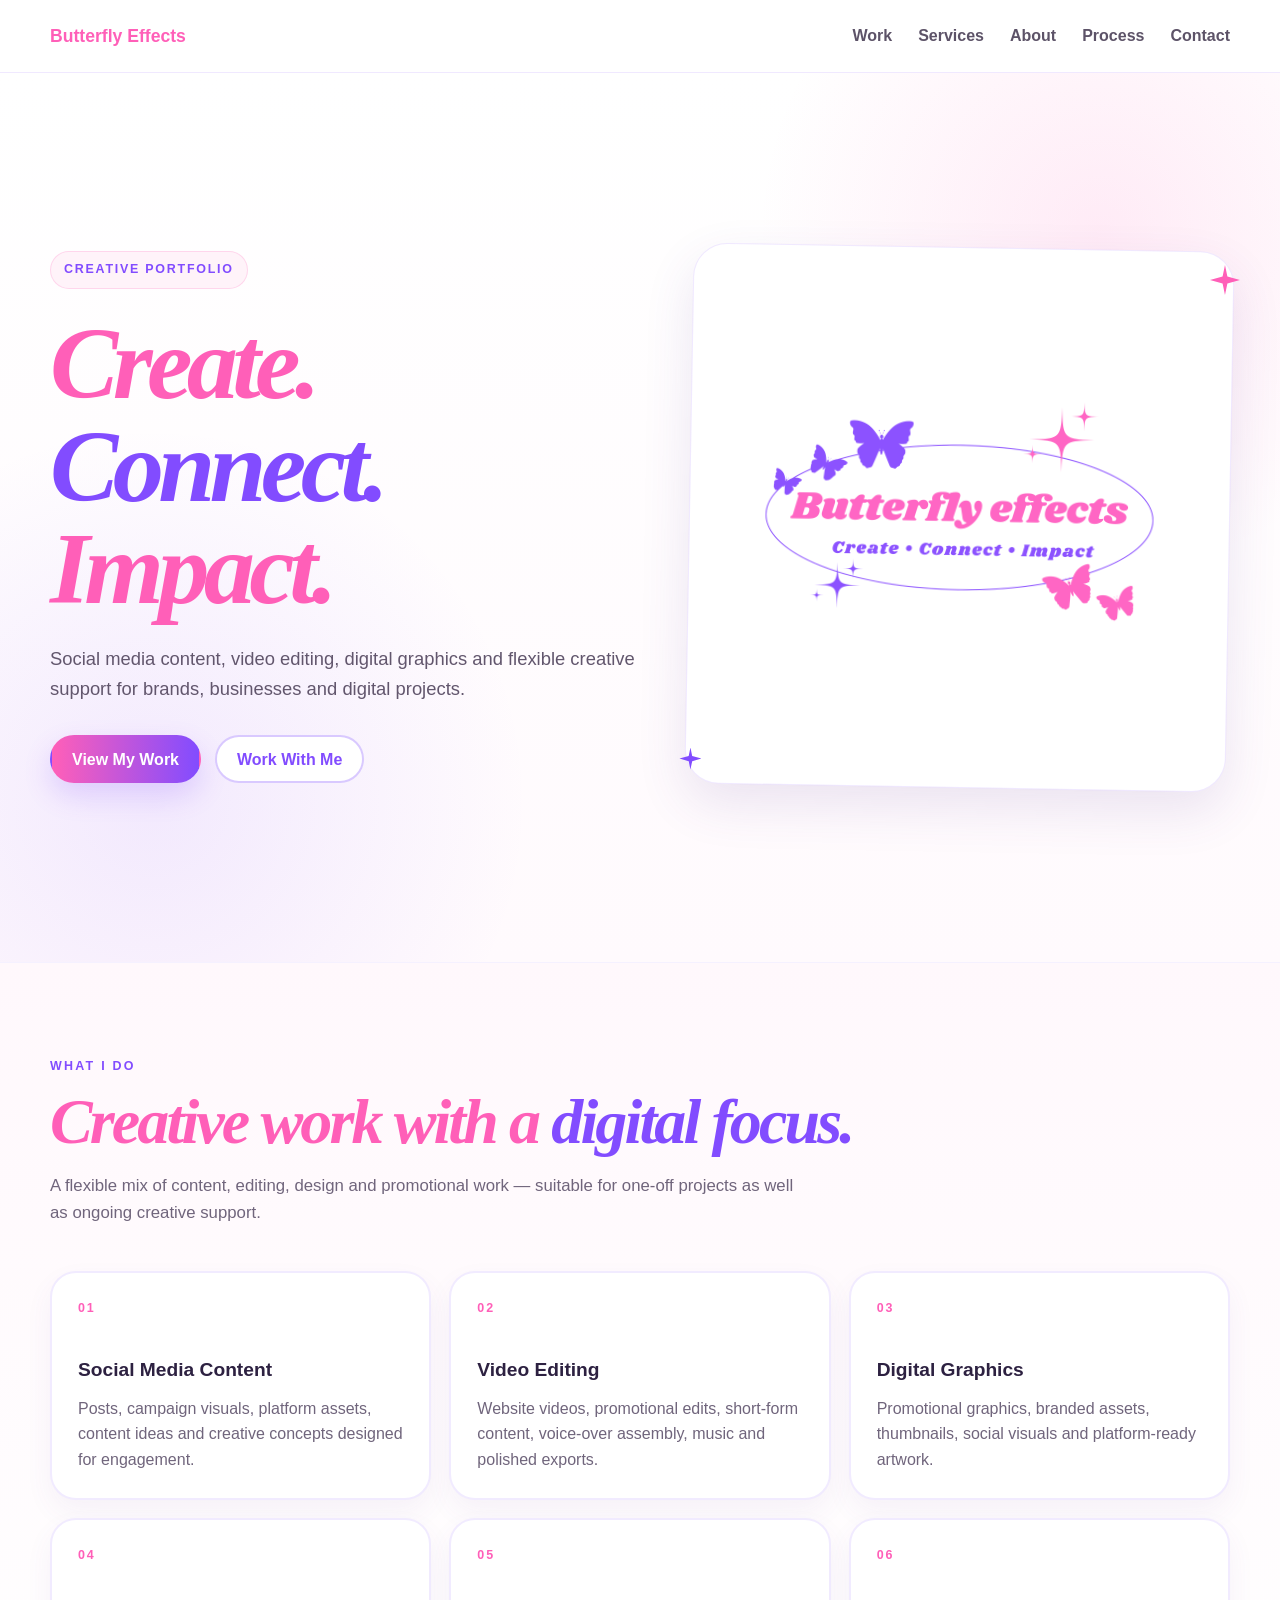
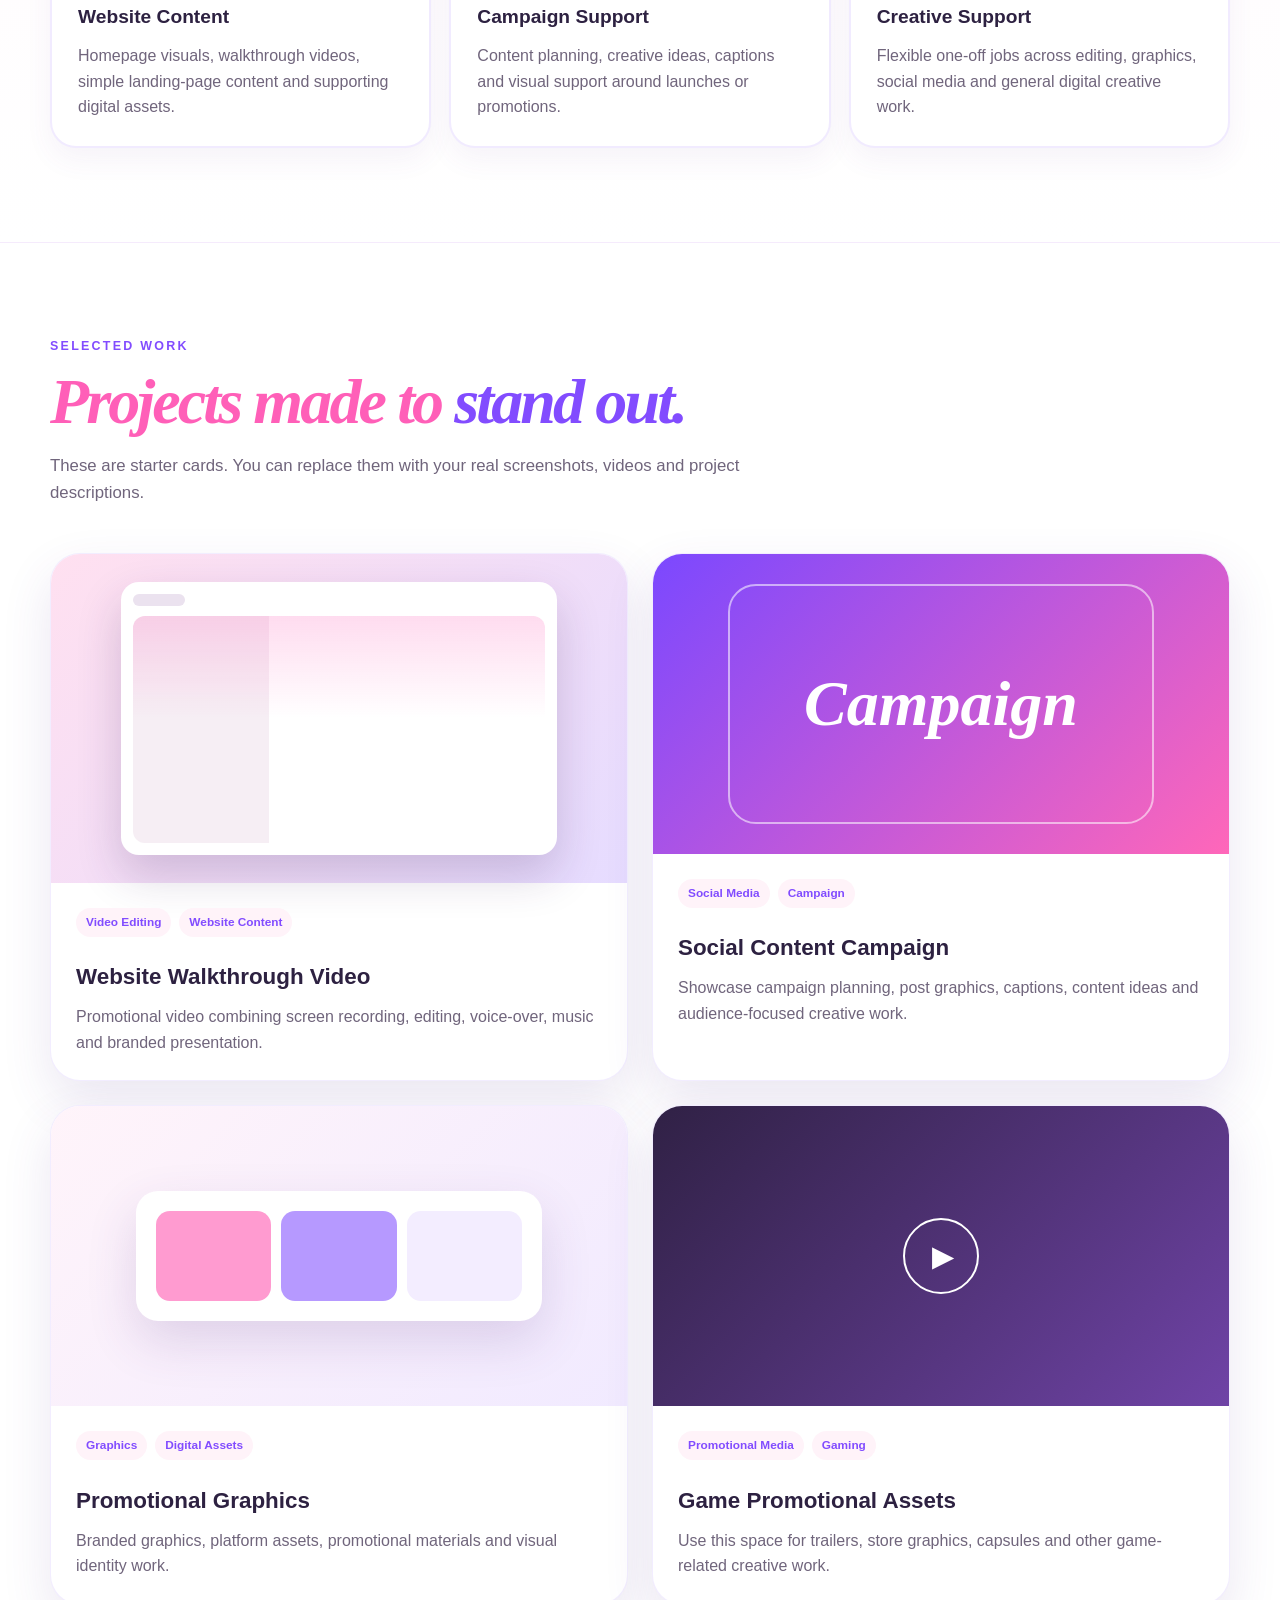
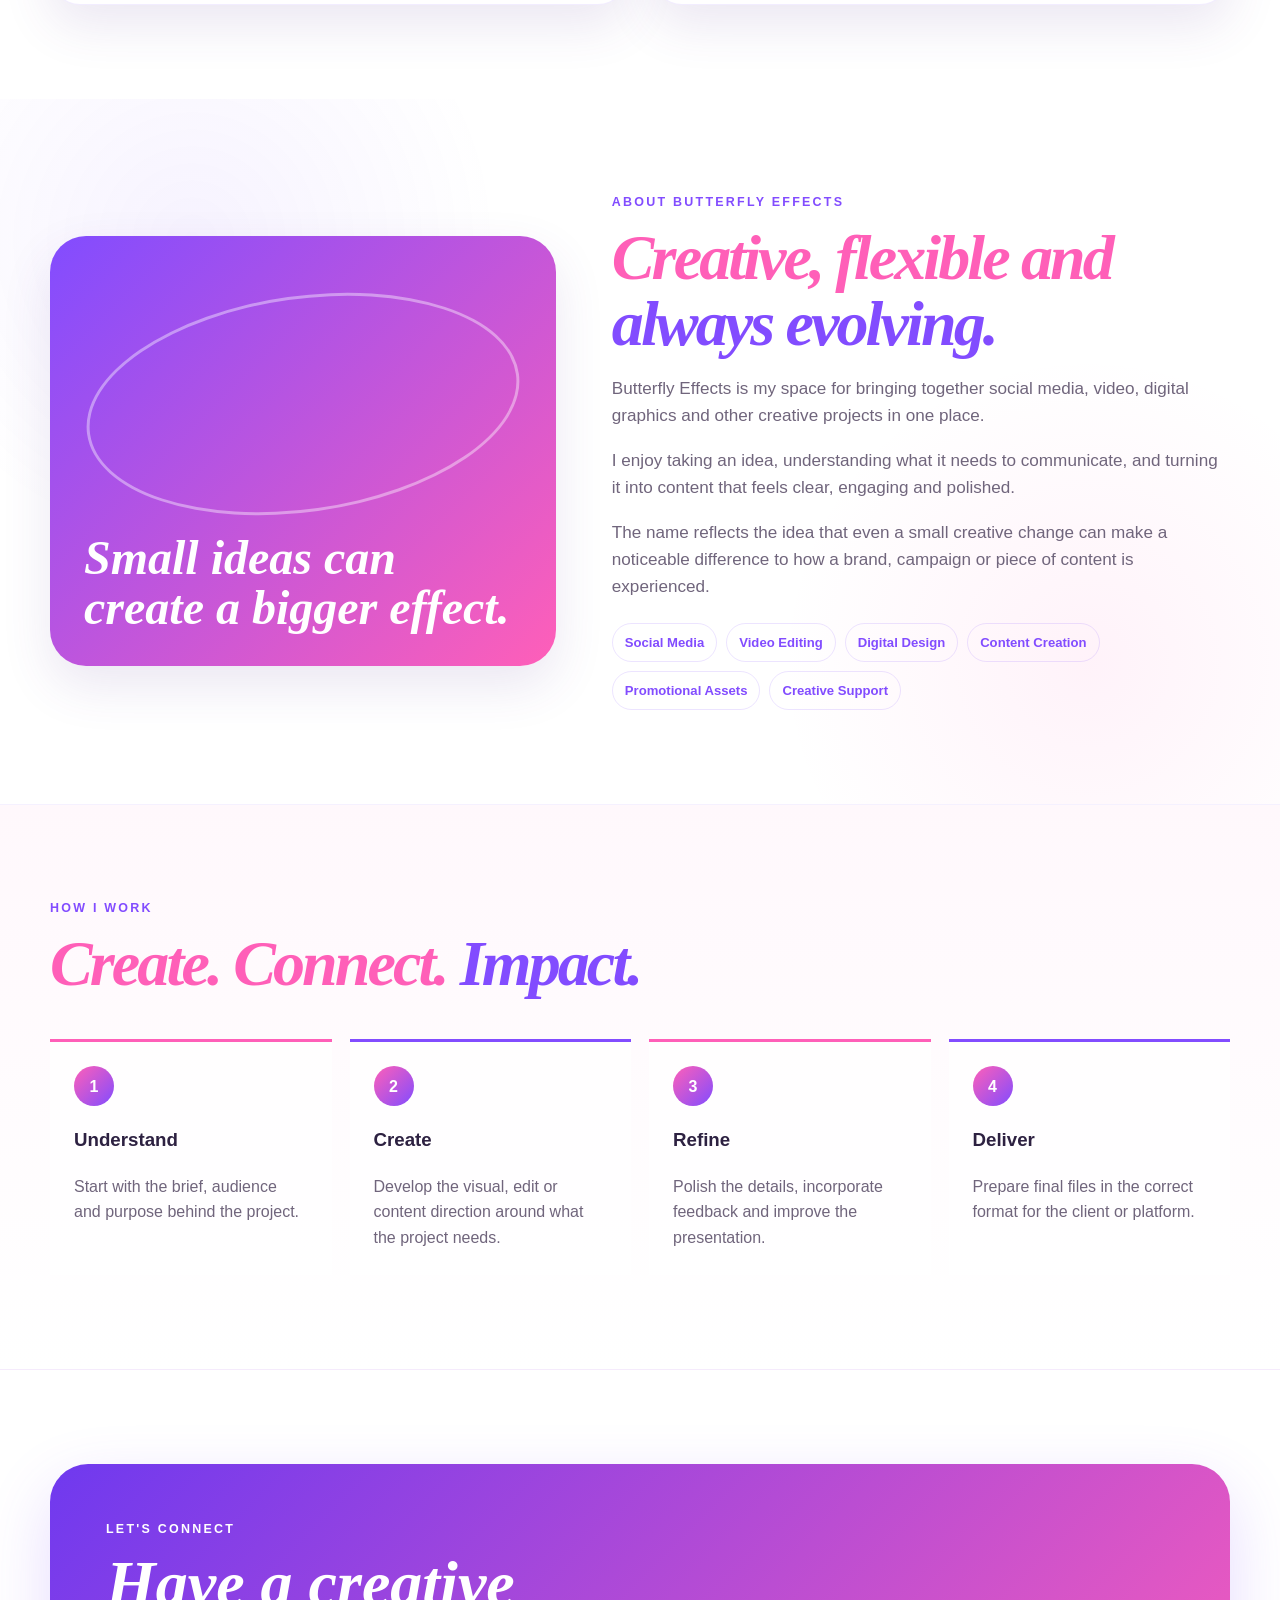
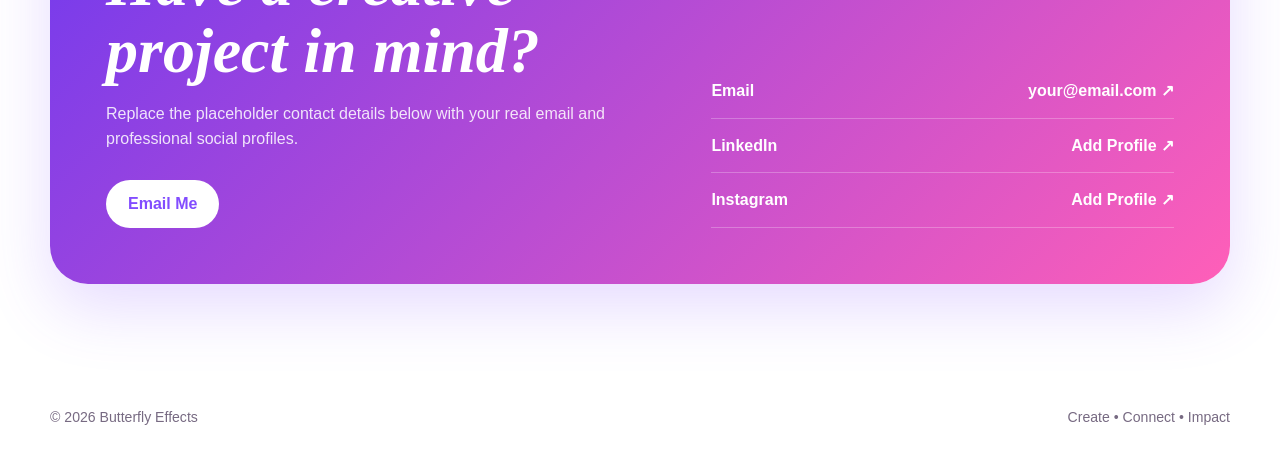
==== index.html @ e4508dec "start of website" ====
<!DOCTYPE html>
<html lang="en">
<head>
  <meta charset="UTF-8">
  <meta name="viewport" content="width=device-width, initial-scale=1.0">

  <!-- =========================
       WEBSITE TITLE + SEO
  ========================== -->
  <title>Butterfly Effects</title>
  <meta
    name="description"
    content="Butterfly Effects — Create • Connect • Impact. Social media content, video editing, digital design and creative support."
  >

  <!-- Main stylesheet -->
  <link rel="stylesheet" href="styles.css">
</head>

<body>

  <!-- =========================================================
       1. NAVIGATION
       Change menu names/links here.
  ========================================================== -->
  <nav class="site-nav">
    <div class="wrap nav-inner">

      <a class="brand-name" href="#home">
        Butterfly Effects
      </a>

      <div class="nav-links">
        <a href="#work">Work</a>
        <a href="#services">Services</a>
        <a href="#about">About</a>
        <a href="#process">Process</a>
        <a href="#contact">Contact</a>
      </div>

    </div>
  </nav>


  <main>

    <!-- =========================================================
         2. HERO / INTRO SECTION
         Main opening text + your logo.
    ========================================================== -->
    <section class="hero" id="home">
      <div class="wrap hero-grid">

        <div class="hero-copy">
          <div class="eyebrow">Creative Portfolio</div>

          <h1>
            Create.
            <span>Connect.</span>
            Impact.
          </h1>

          <p>
            Social media content, video editing, digital graphics and flexible
            creative support for brands, businesses and digital projects.
          </p>

          <div class="hero-buttons">
            <a class="button button-primary" href="#work">
              View My Work
            </a>

            <a class="button button-outline" href="#contact">
              Work With Me
            </a>
          </div>
        </div>


        <!-- Main logo -->
        <div class="logo-area">
          <div class="logo-card">
            <img
              src="assets/butterfly-effects-logo.png"
              alt="Butterfly Effects logo - Create Connect Impact"
            >
          </div>

          <!-- Decorative sparkles -->
          <span class="sparkle sparkle-pink sparkle-one"></span>
          <span class="sparkle sparkle-purple sparkle-two"></span>
        </div>

      </div>
    </section>


    <!-- =========================================================
         3. SERVICES SECTION
         Edit/add/remove service cards here.
    ========================================================== -->
    <section class="services section-soft" id="services">
      <div class="wrap">

        <div class="section-label">What I Do</div>

        <h2 class="section-title">
          Creative work with a
          <span>digital focus.</span>
        </h2>

        <p class="section-intro">
          A flexible mix of content, editing, design and promotional work —
          suitable for one-off projects as well as ongoing creative support.
        </p>


        <div class="services-grid">

          <article class="service-card">
            <div class="service-number">01</div>
            <h3>Social Media Content</h3>
            <p>
              Posts, campaign visuals, platform assets, content ideas and
              creative concepts designed for engagement.
            </p>
          </article>


          <article class="service-card">
            <div class="service-number">02</div>
            <h3>Video Editing</h3>
            <p>
              Website videos, promotional edits, short-form content, voice-over
              assembly, music and polished exports.
            </p>
          </article>


          <article class="service-card">
            <div class="service-number">03</div>
            <h3>Digital Graphics</h3>
            <p>
              Promotional graphics, branded assets, thumbnails, social visuals
              and platform-ready artwork.
            </p>
          </article>


          <article class="service-card">
            <div class="service-number">04</div>
            <h3>Website Content</h3>
            <p>
              Homepage visuals, walkthrough videos, simple landing-page content
              and supporting digital assets.
            </p>
          </article>


          <article class="service-card">
            <div class="service-number">05</div>
            <h3>Campaign Support</h3>
            <p>
              Content planning, creative ideas, captions and visual support
              around launches or promotions.
            </p>
          </article>


          <article class="service-card">
            <div class="service-number">06</div>
            <h3>Creative Support</h3>
            <p>
              Flexible one-off jobs across editing, graphics, social media and
              general digital creative work.
            </p>
          </article>

        </div>
      </div>
    </section>


    <!-- =========================================================
         4. PORTFOLIO / PROJECTS SECTION
         Replace these cards with your real projects.
    ========================================================== -->
    <section class="work" id="work">
      <div class="wrap">

        <div class="section-label">Selected Work</div>

        <h2 class="section-title">
          Projects made to
          <span>stand out.</span>
        </h2>

        <p class="section-intro">
          These are starter cards. You can replace them with your real
          screenshots, videos and project descriptions.
        </p>


        <div class="work-grid">

          <!-- PROJECT 1 -->
          <article class="project-card">

            <div class="project-image project-image-one">
              <div class="browser-mockup"></div>
            </div>

            <div class="project-content">
              <div class="tag-row">
                <span class="tag">Video Editing</span>
                <span class="tag">Website Content</span>
              </div>

              <h3>Website Walkthrough Video</h3>

              <p>
                Promotional video combining screen recording, editing,
                voice-over, music and branded presentation.
              </p>
            </div>
          </article>


          <!-- PROJECT 2 -->
          <article class="project-card">

            <div class="project-image project-image-two">
              <div class="campaign-preview">Campaign</div>
            </div>

            <div class="project-content">
              <div class="tag-row">
                <span class="tag">Social Media</span>
                <span class="tag">Campaign</span>
              </div>

              <h3>Social Content Campaign</h3>

              <p>
                Showcase campaign planning, post graphics, captions, content
                ideas and audience-focused creative work.
              </p>
            </div>
          </article>


          <!-- PROJECT 3 -->
          <article class="project-card">

            <div class="project-image project-image-three">
              <div class="graphic-preview">
                <span></span>
                <span></span>
                <span></span>
              </div>
            </div>

            <div class="project-content">
              <div class="tag-row">
                <span class="tag">Graphics</span>
                <span class="tag">Digital Assets</span>
              </div>

              <h3>Promotional Graphics</h3>

              <p>
                Branded graphics, platform assets, promotional materials and
                visual identity work.
              </p>
            </div>
          </article>


          <!-- PROJECT 4 -->
          <article class="project-card">

            <div class="project-image project-image-four">
              <div class="play-button">▶</div>
            </div>

            <div class="project-content">
              <div class="tag-row">
                <span class="tag">Promotional Media</span>
                <span class="tag">Gaming</span>
              </div>

              <h3>Game Promotional Assets</h3>

              <p>
                Use this space for trailers, store graphics, capsules and other
                game-related creative work.
              </p>
            </div>
          </article>

        </div>
      </div>
    </section>


    <!-- =========================================================
         5. ABOUT SECTION
         Personal introduction / brand story.
    ========================================================== -->
    <section class="about" id="about">
      <div class="wrap about-grid">

        <div class="about-visual">
          <strong>
            Small ideas can create a bigger effect.
          </strong>
        </div>


        <div class="about-copy">

          <div class="section-label">About Butterfly Effects</div>

          <h2 class="section-title">
            Creative, flexible and
            <span>always evolving.</span>
          </h2>

          <p>
            Butterfly Effects is my space for bringing together social media,
            video, digital graphics and other creative projects in one place.
          </p>

          <p>
            I enjoy taking an idea, understanding what it needs to communicate,
            and turning it into content that feels clear, engaging and polished.
          </p>

          <p>
            The name reflects the idea that even a small creative change can
            make a noticeable difference to how a brand, campaign or piece of
            content is experienced.
          </p>


          <div class="skill-tags">
            <span>Social Media</span>
            <span>Video Editing</span>
            <span>Digital Design</span>
            <span>Content Creation</span>
            <span>Promotional Assets</span>
            <span>Creative Support</span>
          </div>

        </div>
      </div>
    </section>


    <!-- =========================================================
         6. PROCESS SECTION
         Explains how you work with clients.
    ========================================================== -->
    <section class="process section-soft" id="process">
      <div class="wrap">

        <div class="section-label">How I Work</div>

        <h2 class="section-title">
          Create. Connect.
          <span>Impact.</span>
        </h2>


        <div class="process-grid">

          <article class="process-step">
            <div class="step-number">1</div>
            <h3>Understand</h3>
            <p>
              Start with the brief, audience and purpose behind the project.
            </p>
          </article>


          <article class="process-step">
            <div class="step-number">2</div>
            <h3>Create</h3>
            <p>
              Develop the visual, edit or content direction around what the
              project needs.
            </p>
          </article>


          <article class="process-step">
            <div class="step-number">3</div>
            <h3>Refine</h3>
            <p>
              Polish the details, incorporate feedback and improve the
              presentation.
            </p>
          </article>


          <article class="process-step">
            <div class="step-number">4</div>
            <h3>Deliver</h3>
            <p>
              Prepare final files in the correct format for the client or
              platform.
            </p>
          </article>

        </div>
      </div>
    </section>


    <!-- =========================================================
         7. CONTACT SECTION
         Replace the placeholder links with your own.
    ========================================================== -->
    <section class="contact" id="contact">
      <div class="wrap">

        <div class="contact-card">

          <div>
            <div class="section-label contact-label">Let's Connect</div>

            <h2 class="contact-title">
              Have a creative project in mind?
            </h2>

            <p>
              Replace the placeholder contact details below with your real
              email and professional social profiles.
            </p>

            <a
              class="button button-light"
              href="mailto:your@email.com"
            >
              Email Me
            </a>
          </div>


          <div class="contact-links">

            <a href="mailto:your@email.com">
              <span>Email</span>
              <span>your@email.com ↗</span>
            </a>

            <a href="#" target="_blank" rel="noopener">
              <span>LinkedIn</span>
              <span>Add Profile ↗</span>
            </a>

            <a href="#" target="_blank" rel="noopener">
              <span>Instagram</span>
              <span>Add Profile ↗</span>
            </a>

          </div>
        </div>
      </div>
    </section>

  </main>


  <!-- =========================================================
       8. FOOTER
  ========================================================== -->
  <footer>
    <div class="wrap footer-inner">
      <span>
        © <span id="current-year"></span> Butterfly Effects
      </span>

      <span>
        Create • Connect • Impact
      </span>
    </div>
  </footer>


  <!-- Main JavaScript file -->
  <script src="script.js"></script>

</body>
</html>
---- styles.css ----
/* =========================================================
   BUTTERFLY EFFECTS - MAIN STYLESHEET

   Contents:
   1. Brand colours / global settings
   2. Navigation
   3. Hero
   4. Shared section styles
   5. Services
   6. Portfolio / work
   7. About
   8. Process
   9. Contact
   10. Footer
   11. Responsive mobile styles
========================================================= */


/* =========================================================
   1. BRAND COLOURS + GLOBAL SETTINGS
========================================================= */

:root {
  --pink: #ff5fb8;
  --pink-soft: #ff9bd0;
  --pink-pale: #fff3f9;

  --purple: #824cff;
  --purple-soft: #b699ff;
  --purple-pale: #f3edff;

  --ink: #2d2141;
  --muted: #70657c;

  --white: #ffffff;
  --soft-background: #fff9fc;

  --max-width: 1180px;

  --card-radius: 28px;

  --shadow:
    0 20px 50px rgba(94, 55, 150, 0.12);
}


* {
  box-sizing: border-box;
}


html {
  scroll-behavior: smooth;
}


body {
  margin: 0;

  font-family:
    Inter,
    "Segoe UI",
    Arial,
    sans-serif;

  color: var(--ink);

  background: var(--white);

  line-height: 1.6;
}


a {
  color: inherit;
  text-decoration: none;
}


img {
  display: block;
  max-width: 100%;
}


.wrap {
  width: min(
    var(--max-width),
    calc(100% - 36px)
  );

  margin-inline: auto;
}


/* =========================================================
   2. NAVIGATION
========================================================= */

.site-nav {
  position: sticky;

  top: 0;

  z-index: 50;

  background:
    rgba(255, 255, 255, 0.90);

  backdrop-filter: blur(14px);

  border-bottom:
    1px solid rgba(130, 76, 255, 0.12);
}


.nav-inner {
  min-height: 72px;

  display: flex;

  align-items: center;

  justify-content: space-between;

  gap: 20px;
}


.brand-name {
  font-size: 1.1rem;

  font-weight: 900;

  color: var(--pink);
}


.nav-links {
  display: flex;

  gap: 26px;

  font-weight: 700;

  color: #5d5368;
}


.nav-links a {
  transition: color 0.2s ease;
}


.nav-links a:hover {
  color: var(--purple);
}


/* =========================================================
   3. HERO
========================================================= */

.hero {
  min-height: 760px;

  display: grid;

  align-items: center;

  overflow: hidden;

  background:
    radial-gradient(
      circle at 86% 18%,
      rgba(255, 95, 184, 0.12),
      transparent 26%
    ),

    radial-gradient(
      circle at 12% 82%,
      rgba(130, 76, 255, 0.10),
      transparent 28%
    ),

    linear-gradient(
      #ffffff,
      #fffafd
    );
}


.hero-grid {
  display: grid;

  grid-template-columns:
    1.05fr
    0.95fr;

  gap: 42px;

  align-items: center;

  padding:
    80px
    0;
}


.eyebrow {
  display: inline-block;

  padding:
    8px
    13px;

  border:
    1px solid rgba(255, 95, 184, 0.20);

  border-radius: 999px;

  background:
    var(--pink-pale);

  color:
    var(--purple);

  font-size: 0.78rem;

  font-weight: 900;

  letter-spacing: 0.14em;

  text-transform: uppercase;
}


.hero h1 {
  margin:
    24px
    0
    0;

  font-family:
    Georgia,
    "Times New Roman",
    serif;

  font-size:
    clamp(
      4rem,
      8vw,
      7rem
    );

  font-style: italic;

  font-weight: 900;

  letter-spacing: -0.055em;

  line-height: 1;

  color: var(--pink);
}


.hero h1 span {
  color: var(--purple);
}


.hero-copy p {
  max-width: 650px;

  margin-top: 24px;

  font-size: 1.15rem;

  color: #62566d;
}


.hero-buttons {
  display: flex;

  flex-wrap: wrap;

  gap: 14px;

  margin-top: 32px;
}


.button {
  display: inline-flex;

  align-items: center;

  justify-content: center;

  min-height: 48px;

  padding:
    0
    20px;

  border:
    2px solid transparent;

  border-radius: 999px;

  font-weight: 900;

  transition:
    transform 0.2s ease,
    box-shadow 0.2s ease;
}


.button:hover {
  transform: translateY(-3px);
}


.button-primary {
  color: var(--white);

  background:
    linear-gradient(
      90deg,
      var(--pink),
      var(--purple)
    );

  box-shadow:
    0
    12px
    28px rgba(130, 76, 255, 0.20);
}


.button-outline {
  color: var(--purple);

  background: var(--white);

  border-color:
    rgba(130, 76, 255, 0.30);
}


.logo-area {
  position: relative;
}


.logo-card {
  padding: 22px;

  background: var(--white);

  border:
    1px solid rgba(130, 76, 255, 0.12);

  border-radius: 34px;

  box-shadow: var(--shadow);

  transform: rotate(1deg);
}


.sparkle {
  position: absolute;

  aspect-ratio: 1;

  clip-path:
    polygon(
      50% 0,
      58% 38%,
      100% 50%,
      58% 62%,
      50% 100%,
      42% 62%,
      0 50%,
      42% 38%
    );
}


.sparkle-pink {
  background: var(--pink);
}


.sparkle-purple {
  background: var(--purple);
}


.sparkle-one {
  width: 30px;

  right: -10px;

  top: 18px;
}


.sparkle-two {
  width: 22px;

  left: -10px;

  bottom: 18px;
}


/* =========================================================
   4. SHARED SECTION STYLES
========================================================= */

section {
  padding:
    94px
    0;
}


.section-soft {
  background:
    linear-gradient(
      #fff8fc,
      #ffffff
    );

  border-top:
    1px solid rgba(130, 76, 255, 0.08);

  border-bottom:
    1px solid rgba(130, 76, 255, 0.08);
}


.section-label {
  margin-bottom: 12px;

  color: var(--purple);

  font-size: 0.78rem;

  font-weight: 900;

  letter-spacing: 0.18em;

  text-transform: uppercase;
}


.section-title {
  max-width: 860px;

  margin: 0;

  color: var(--pink);

  font-family:
    Georgia,
    "Times New Roman",
    serif;

  font-size:
    clamp(
      2.7rem,
      5vw,
      4.8rem
    );

  font-style: italic;

  font-weight: 900;

  letter-spacing: -0.045em;

  line-height: 1.04;
}


.section-title span {
  color: var(--purple);
}


.section-intro {
  max-width: 760px;

  margin-top: 18px;

  color: var(--muted);

  font-size: 1.05rem;
}


/* =========================================================
   5. SERVICES
========================================================= */

.services-grid {
  display: grid;

  grid-template-columns:
    repeat(3, 1fr);

  gap: 18px;

  margin-top: 44px;
}


.service-card {
  min-height: 220px;

  padding: 26px;

  background: var(--white);

  border:
    2px solid rgba(130, 76, 255, 0.11);

  border-radius: 26px;

  box-shadow:
    0
    12px
    28px rgba(110, 70, 160, 0.06);

  transition:
    transform 0.2s ease,
    border-color 0.2s ease;
}


.service-card:hover {
  transform: translateY(-5px);

  border-color:
    rgba(255, 95, 184, 0.35);
}


.service-number {
  margin-bottom: 36px;

  color: var(--pink);

  font-size: 0.78rem;

  font-weight: 900;

  letter-spacing: 0.15em;
}


.service-card h3 {
  margin-bottom: 10px;

  font-size: 1.2rem;
}


.service-card p {
  margin: 0;

  color: var(--muted);
}


/* =========================================================
   6. PORTFOLIO / WORK
========================================================= */

.work-grid {
  display: grid;

  grid-template-columns:
    repeat(2, 1fr);

  gap: 24px;

  margin-top: 46px;
}


.project-card {
  overflow: hidden;

  background: var(--white);

  border:
    1px solid rgba(130, 76, 255, 0.10);

  border-radius: 30px;

  box-shadow: var(--shadow);

  transition:
    transform 0.25s ease;
}


.project-card:hover {
  transform: translateY(-6px);
}


.project-image {
  min-height: 300px;

  display: grid;

  place-items: center;

  padding: 28px;
}


.project-image-one {
  background:
    linear-gradient(
      135deg,
      #ffe0f0,
      #e6dcff
    );
}


.project-image-two {
  background:
    linear-gradient(
      135deg,
      #7b48ff,
      #ff67b9
    );
}


.project-image-three {
  background:
    linear-gradient(
      135deg,
      #fff4fa,
      #f1eaff
    );
}


.project-image-four {
  background:
    linear-gradient(
      135deg,
      #302145,
      #6f43a6
    );
}


.browser-mockup {
  width: 84%;

  aspect-ratio: 16 / 10;

  padding: 12px;

  background: var(--white);

  border-radius: 18px;

  box-shadow:
    0
    20px
    45px rgba(60, 30, 90, 0.20);
}


.browser-mockup::before {
  content: "";

  display: block;

  width: 52px;

  height: 12px;

  margin-bottom: 10px;

  border-radius: 999px;

  background: #ebe2ef;
}


.browser-mockup::after {
  content: "";

  display: block;

  height:
    calc(100% - 22px);

  border-radius: 12px;

  background:
    linear-gradient(
      180deg,
      rgba(255, 95, 184, 0.22),
      transparent 45%
    ),

    linear-gradient(
      90deg,
      #f6eef4 0 33%,
      #ffffff 33%
    );
}


.campaign-preview {
  width: 82%;

  aspect-ratio: 16 / 9;

  display: grid;

  place-items: center;

  border:
    2px solid rgba(255, 255, 255, 0.55);

  border-radius: 28px;

  color: var(--white);

  font-family:
    Georgia,
    "Times New Roman",
    serif;

  font-size:
    clamp(
      2.5rem,
      5vw,
      4rem
    );

  font-style: italic;

  font-weight: 900;
}


.graphic-preview {
  width: 78%;

  padding: 20px;

  display: grid;

  grid-template-columns:
    repeat(3, 1fr);

  gap: 10px;

  background: var(--white);

  border-radius: 22px;

  box-shadow:
    0
    20px
    50px rgba(90, 50, 130, 0.16);
}


.graphic-preview span {
  height: 90px;

  border-radius: 14px;
}


.graphic-preview span:nth-child(1) {
  background: var(--pink-soft);
}


.graphic-preview span:nth-child(2) {
  background: var(--purple-soft);
}


.graphic-preview span:nth-child(3) {
  background: var(--purple-pale);
}


.play-button {
  width: 76px;

  height: 76px;

  display: grid;

  place-items: center;

  padding-left: 4px;

  color: var(--white);

  border:
    2px solid var(--white);

  border-radius: 50%;

  font-size: 1.8rem;
}


.project-content {
  padding: 25px;
}


.tag-row {
  display: flex;

  flex-wrap: wrap;

  gap: 8px;

  margin-bottom: 13px;
}


.tag {
  padding:
    5px
    10px;

  color: var(--purple);

  background: var(--pink-pale);

  border-radius: 999px;

  font-size: 0.74rem;

  font-weight: 800;
}


.project-content h3 {
  margin-bottom: 9px;

  font-size: 1.4rem;
}


.project-content p {
  margin: 0;

  color: var(--muted);
}


/* =========================================================
   7. ABOUT
========================================================= */

.about {
  background:
    radial-gradient(
      circle at 15% 20%,
      rgba(130, 76, 255, 0.07),
      transparent 25%
    ),

    radial-gradient(
      circle at 85% 80%,
      rgba(255, 95, 184, 0.08),
      transparent 25%
    );
}


.about-grid {
  display: grid;

  grid-template-columns:
    0.9fr
    1.1fr;

  gap: 56px;

  align-items: center;
}


.about-visual {
  min-height: 430px;

  display: flex;

  align-items: flex-end;

  position: relative;

  overflow: hidden;

  padding: 34px;

  color: var(--white);

  background:
    linear-gradient(
      135deg,
      var(--purple),
      var(--pink)
    );

  border-radius: 36px;

  box-shadow: var(--shadow);
}


.about-visual::before {
  content: "";

  position: absolute;

  width: 430px;

  height: 210px;

  left: 50%;

  top: 60px;

  border:
    3px solid rgba(255, 255, 255, 0.40);

  border-radius: 50%;

  transform:
    translateX(-50%)
    rotate(-8deg);
}


.about-visual strong {
  position: relative;

  z-index: 2;

  font-family:
    Georgia,
    "Times New Roman",
    serif;

  font-size: 3rem;

  font-style: italic;

  font-weight: 900;

  line-height: 1.03;
}


.about-copy p {
  color: var(--muted);

  font-size: 1.07rem;
}


.skill-tags {
  display: flex;

  flex-wrap: wrap;

  gap: 9px;

  margin-top: 22px;
}


.skill-tags span {
  padding:
    8px
    12px;

  color: var(--purple);

  border:
    1px solid rgba(130, 76, 255, 0.15);

  border-radius: 999px;

  font-size: 0.82rem;

  font-weight: 800;
}


/* =========================================================
   8. PROCESS
========================================================= */

.process-grid {
  display: grid;

  grid-template-columns:
    repeat(4, 1fr);

  gap: 18px;

  margin-top: 42px;
}


.process-step {
  padding: 24px;

  background:
    rgba(255, 255, 255, 0.80);

  border-top:
    3px solid var(--pink);
}


.process-step:nth-child(even) {
  border-color: var(--purple);
}


.step-number {
  width: 40px;

  height: 40px;

  display: grid;

  place-items: center;

  margin-bottom: 18px;

  color: var(--white);

  background:
    linear-gradient(
      135deg,
      var(--pink),
      var(--purple)
    );

  border-radius: 50%;

  font-weight: 900;
}


.process-step p {
  margin-bottom: 0;

  color: var(--muted);
}


/* =========================================================
   9. CONTACT
========================================================= */

.contact-card {
  padding: 56px;

  display: grid;

  grid-template-columns:
    1.1fr
    0.9fr;

  gap: 40px;

  align-items: end;

  color: var(--white);

  background:
    linear-gradient(
      135deg,
      #6f39ef,
      #ff5fb8
    );

  border-radius: 38px;

  box-shadow:
    0
    24px
    65px rgba(130, 76, 255, 0.20);
}


.contact-label {
  color: var(--white);
}


.contact-title {
  max-width: 700px;

  margin: 0;

  font-family:
    Georgia,
    "Times New Roman",
    serif;

  font-size:
    clamp(
      2.6rem,
      5vw,
      4.5rem
    );

  font-style: italic;

  line-height: 1.04;
}


.contact-card p {
  color:
    rgba(255, 255, 255, 0.86);
}


.button-light {
  margin-top: 12px;

  color: var(--purple);

  background: var(--white);
}


.contact-links {
  display: flex;

  flex-direction: column;
}


.contact-links a {
  display: flex;

  justify-content: space-between;

  gap: 20px;

  padding:
    14px
    0;

  border-bottom:
    1px solid rgba(255, 255, 255, 0.25);

  font-weight: 800;
}


/* =========================================================
   10. FOOTER
========================================================= */

footer {
  padding:
    28px
    0
    40px;

  color: #776a82;

  font-size: 0.88rem;
}


.footer-inner {
  display: flex;

  justify-content: space-between;

  flex-wrap: wrap;

  gap: 16px;
}


/* =========================================================
   11. RESPONSIVE / MOBILE
========================================================= */

@media (max-width: 900px) {

  .hero-grid,
  .about-grid,
  .contact-card {
    grid-template-columns: 1fr;
  }


  .services-grid {
    grid-template-columns:
      repeat(2, 1fr);
  }


  .process-grid {
    grid-template-columns:
      repeat(2, 1fr);
  }


  .nav-links {
    display: none;
  }

}


@media (max-width: 640px) {

  .wrap {
    width:
      calc(100% - 24px);
  }


  section {
    padding:
      70px
      0;
  }


  .services-grid,
  .work-grid,
  .process-grid {
    grid-template-columns: 1fr;
  }


  .hero h1 {
    font-size: 3.8rem;
  }


  .logo-card {
    padding: 14px;

    border-radius: 24px;
  }


  .contact-card {
    padding:
      34px
      24px;
  }


  .about-visual {
    min-height: 350px;
  }


  .about-visual strong {
    font-size: 2.5rem;
  }

}
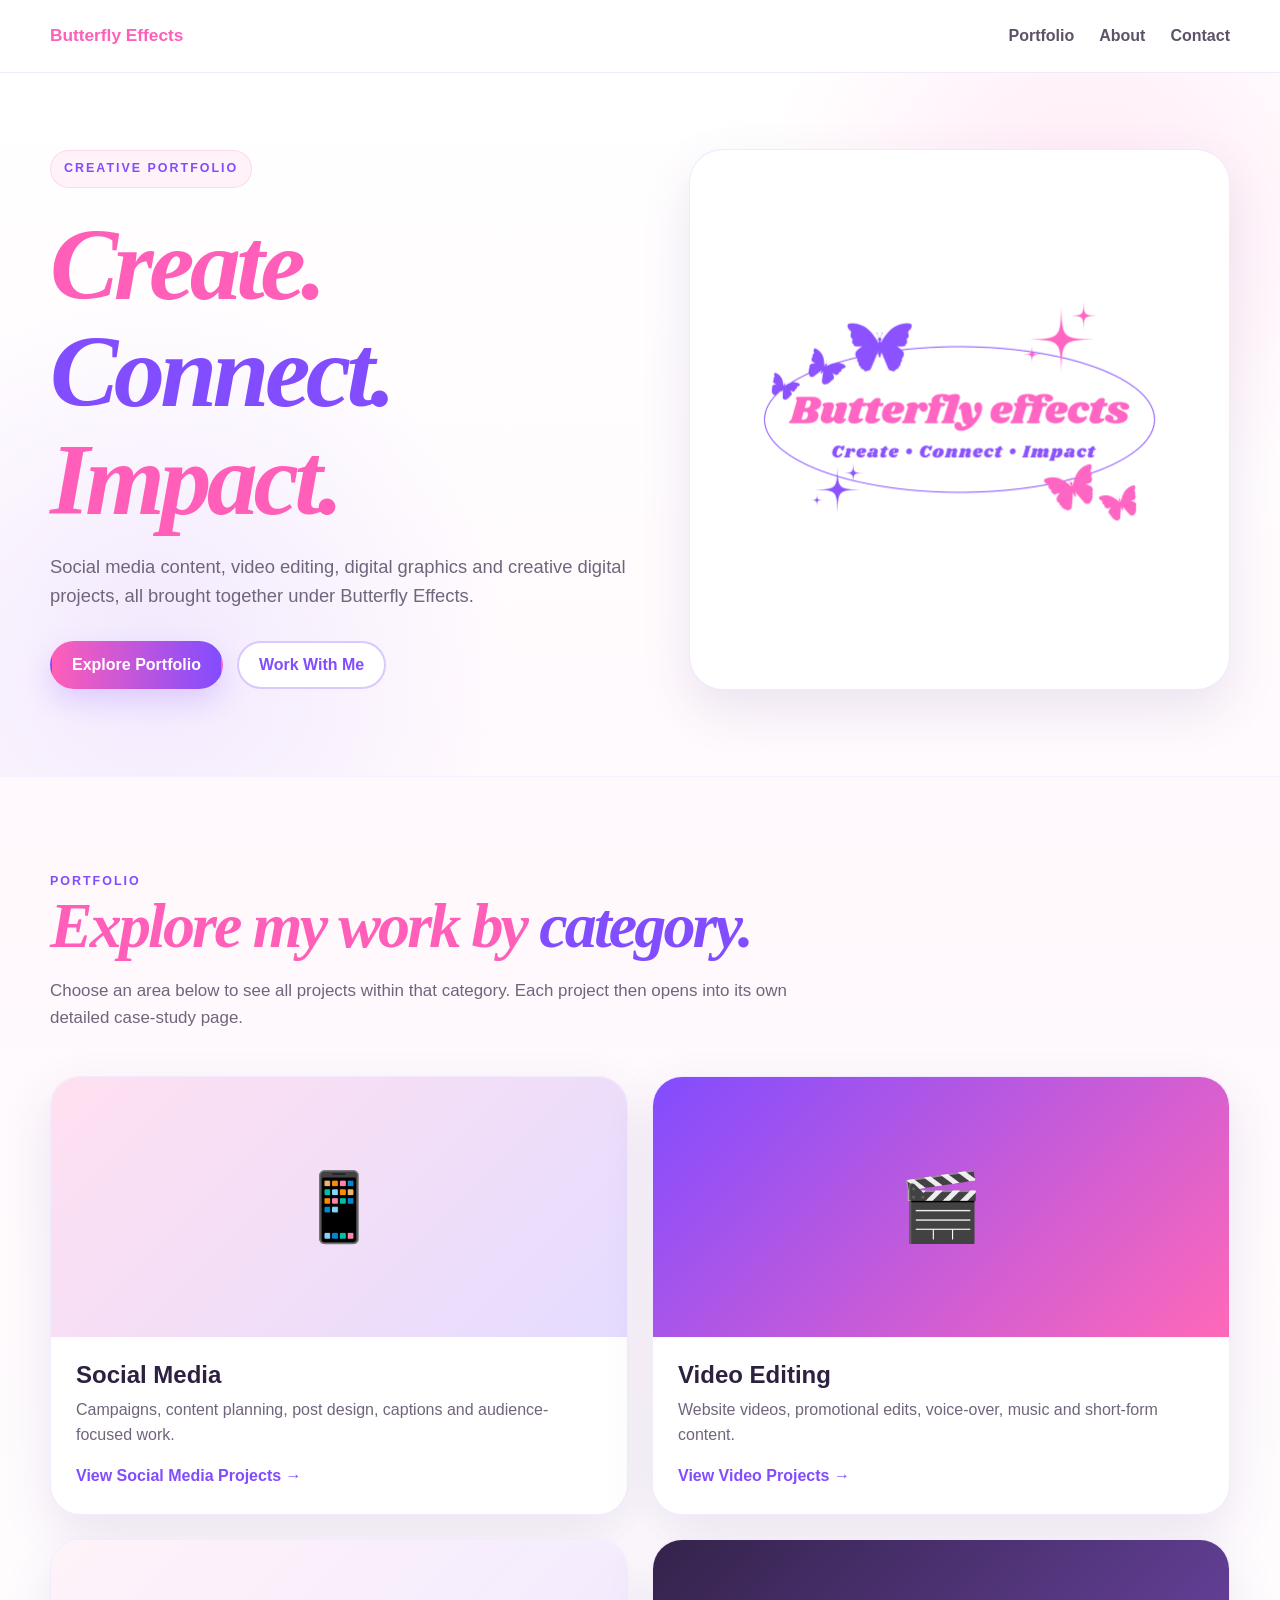
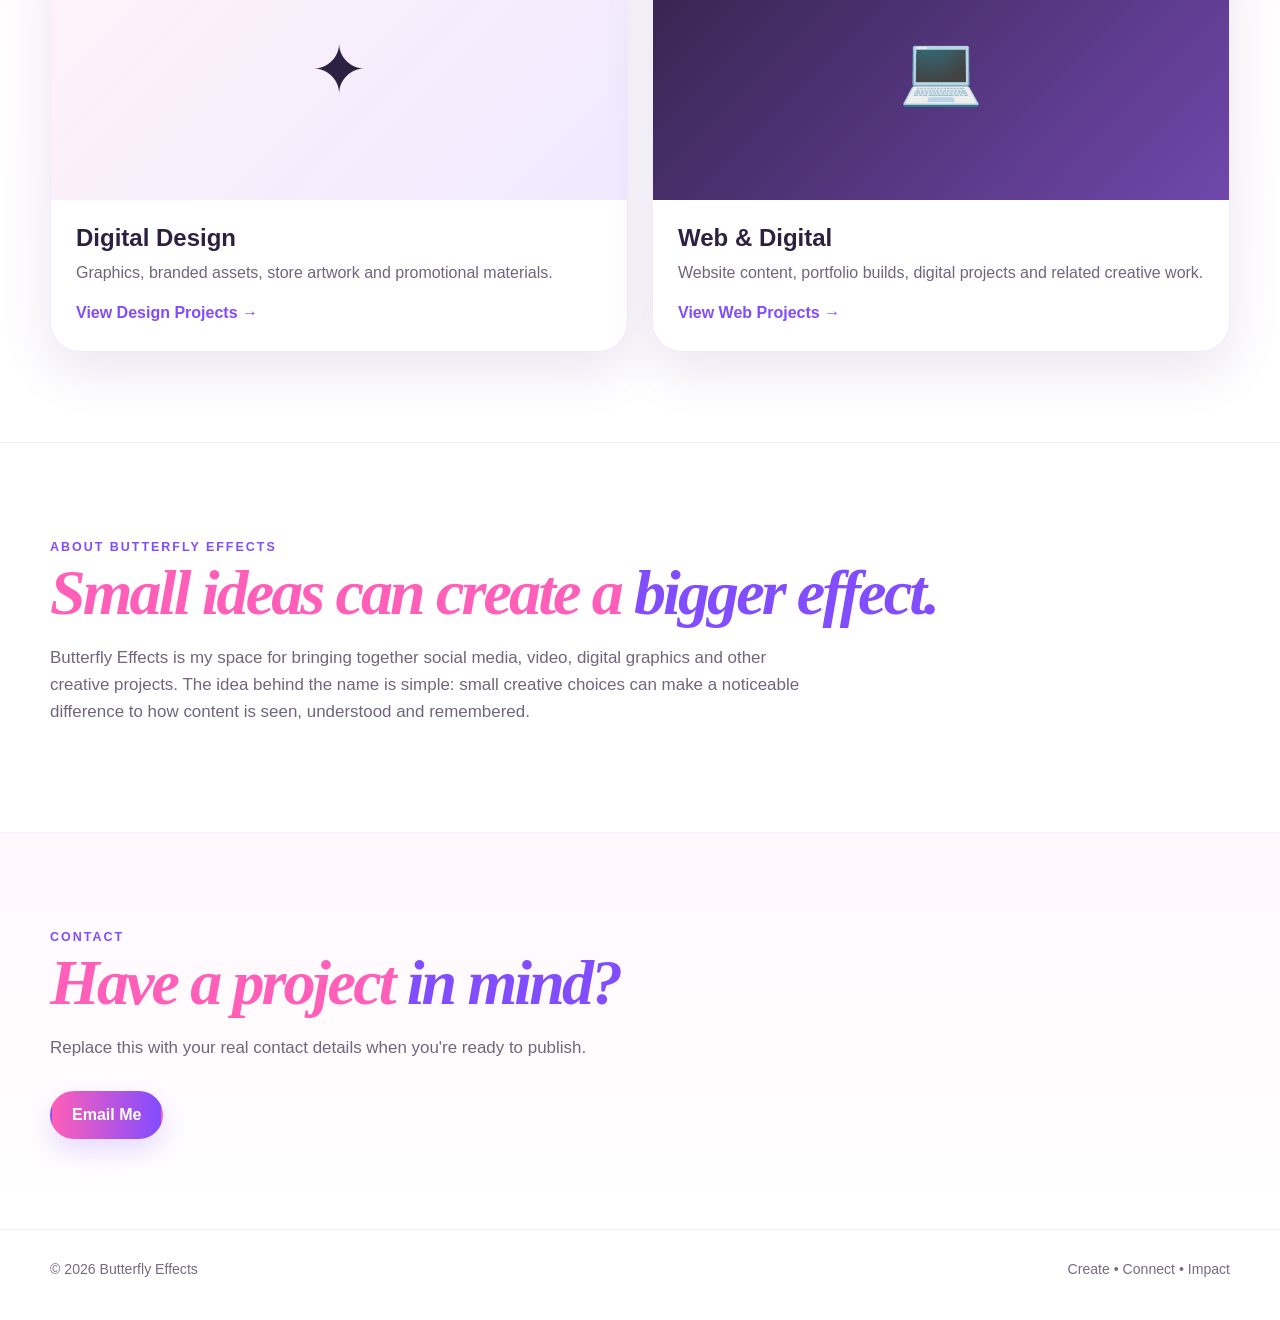
==== commit 66821a0d: "changes 2" ====
--- a/index.html
+++ b/index.html
@@ -1,495 +1,12 @@
-<!DOCTYPE html>
-<html lang="en">
-<head>
-  <meta charset="UTF-8">
-  <meta name="viewport" content="width=device-width, initial-scale=1.0">
-
-  <!-- =========================
-       WEBSITE TITLE + SEO
-  ========================== -->
-  <title>Butterfly Effects</title>
-  <meta
-    name="description"
-    content="Butterfly Effects — Create • Connect • Impact. Social media content, video editing, digital design and creative support."
-  >
-
-  <!-- Main stylesheet -->
-  <link rel="stylesheet" href="styles.css">
-</head>
-
-<body>
-
-  <!-- =========================================================
-       1. NAVIGATION
-       Change menu names/links here.
-  ========================================================== -->
-  <nav class="site-nav">
-    <div class="wrap nav-inner">
-
-      <a class="brand-name" href="#home">
-        Butterfly Effects
-      </a>
-
-      <div class="nav-links">
-        <a href="#work">Work</a>
-        <a href="#services">Services</a>
-        <a href="#about">About</a>
-        <a href="#process">Process</a>
-        <a href="#contact">Contact</a>
-      </div>
-
-    </div>
-  </nav>
-
-
-  <main>
-
-    <!-- =========================================================
-         2. HERO / INTRO SECTION
-         Main opening text + your logo.
-    ========================================================== -->
-    <section class="hero" id="home">
-      <div class="wrap hero-grid">
-
-        <div class="hero-copy">
-          <div class="eyebrow">Creative Portfolio</div>
-
-          <h1>
-            Create.
-            <span>Connect.</span>
-            Impact.
-          </h1>
-
-          <p>
-            Social media content, video editing, digital graphics and flexible
-            creative support for brands, businesses and digital projects.
-          </p>
-
-          <div class="hero-buttons">
-            <a class="button button-primary" href="#work">
-              View My Work
-            </a>
-
-            <a class="button button-outline" href="#contact">
-              Work With Me
-            </a>
-          </div>
-        </div>
-
-
-        <!-- Main logo -->
-        <div class="logo-area">
-          <div class="logo-card">
-            <img
-              src="assets/butterfly-effects-logo.png"
-              alt="Butterfly Effects logo - Create Connect Impact"
-            >
-          </div>
-
-          <!-- Decorative sparkles -->
-          <span class="sparkle sparkle-pink sparkle-one"></span>
-          <span class="sparkle sparkle-purple sparkle-two"></span>
-        </div>
-
-      </div>
-    </section>
-
-
-    <!-- =========================================================
-         3. SERVICES SECTION
-         Edit/add/remove service cards here.
-    ========================================================== -->
-    <section class="services section-soft" id="services">
-      <div class="wrap">
-
-        <div class="section-label">What I Do</div>
-
-        <h2 class="section-title">
-          Creative work with a
-          <span>digital focus.</span>
-        </h2>
-
-        <p class="section-intro">
-          A flexible mix of content, editing, design and promotional work —
-          suitable for one-off projects as well as ongoing creative support.
-        </p>
-
-
-        <div class="services-grid">
-
-          <article class="service-card">
-            <div class="service-number">01</div>
-            <h3>Social Media Content</h3>
-            <p>
-              Posts, campaign visuals, platform assets, content ideas and
-              creative concepts designed for engagement.
-            </p>
-          </article>
-
-
-          <article class="service-card">
-            <div class="service-number">02</div>
-            <h3>Video Editing</h3>
-            <p>
-              Website videos, promotional edits, short-form content, voice-over
-              assembly, music and polished exports.
-            </p>
-          </article>
-
-
-          <article class="service-card">
-            <div class="service-number">03</div>
-            <h3>Digital Graphics</h3>
-            <p>
-              Promotional graphics, branded assets, thumbnails, social visuals
-              and platform-ready artwork.
-            </p>
-          </article>
-
-
-          <article class="service-card">
-            <div class="service-number">04</div>
-            <h3>Website Content</h3>
-            <p>
-              Homepage visuals, walkthrough videos, simple landing-page content
-              and supporting digital assets.
-            </p>
-          </article>
-
-
-          <article class="service-card">
-            <div class="service-number">05</div>
-            <h3>Campaign Support</h3>
-            <p>
-              Content planning, creative ideas, captions and visual support
-              around launches or promotions.
-            </p>
-          </article>
-
-
-          <article class="service-card">
-            <div class="service-number">06</div>
-            <h3>Creative Support</h3>
-            <p>
-              Flexible one-off jobs across editing, graphics, social media and
-              general digital creative work.
-            </p>
-          </article>
-
-        </div>
-      </div>
-    </section>
-
-
-    <!-- =========================================================
-         4. PORTFOLIO / PROJECTS SECTION
-         Replace these cards with your real projects.
-    ========================================================== -->
-    <section class="work" id="work">
-      <div class="wrap">
-
-        <div class="section-label">Selected Work</div>
-
-        <h2 class="section-title">
-          Projects made to
-          <span>stand out.</span>
-        </h2>
-
-        <p class="section-intro">
-          These are starter cards. You can replace them with your real
-          screenshots, videos and project descriptions.
-        </p>
-
-
-        <div class="work-grid">
-
-          <!-- PROJECT 1 -->
-          <article class="project-card">
-
-            <div class="project-image project-image-one">
-              <div class="browser-mockup"></div>
-            </div>
-
-            <div class="project-content">
-              <div class="tag-row">
-                <span class="tag">Video Editing</span>
-                <span class="tag">Website Content</span>
-              </div>
-
-              <h3>Website Walkthrough Video</h3>
-
-              <p>
-                Promotional video combining screen recording, editing,
-                voice-over, music and branded presentation.
-              </p>
-            </div>
-          </article>
-
-
-          <!-- PROJECT 2 -->
-          <article class="project-card">
-
-            <div class="project-image project-image-two">
-              <div class="campaign-preview">Campaign</div>
-            </div>
-
-            <div class="project-content">
-              <div class="tag-row">
-                <span class="tag">Social Media</span>
-                <span class="tag">Campaign</span>
-              </div>
-
-              <h3>Social Content Campaign</h3>
-
-              <p>
-                Showcase campaign planning, post graphics, captions, content
-                ideas and audience-focused creative work.
-              </p>
-            </div>
-          </article>
-
-
-          <!-- PROJECT 3 -->
-          <article class="project-card">
-
-            <div class="project-image project-image-three">
-              <div class="graphic-preview">
-                <span></span>
-                <span></span>
-                <span></span>
-              </div>
-            </div>
-
-            <div class="project-content">
-              <div class="tag-row">
-                <span class="tag">Graphics</span>
-                <span class="tag">Digital Assets</span>
-              </div>
-
-              <h3>Promotional Graphics</h3>
-
-              <p>
-                Branded graphics, platform assets, promotional materials and
-                visual identity work.
-              </p>
-            </div>
-          </article>
-
-
-          <!-- PROJECT 4 -->
-          <article class="project-card">
-
-            <div class="project-image project-image-four">
-              <div class="play-button">▶</div>
-            </div>
-
-            <div class="project-content">
-              <div class="tag-row">
-                <span class="tag">Promotional Media</span>
-                <span class="tag">Gaming</span>
-              </div>
-
-              <h3>Game Promotional Assets</h3>
-
-              <p>
-                Use this space for trailers, store graphics, capsules and other
-                game-related creative work.
-              </p>
-            </div>
-          </article>
-
-        </div>
-      </div>
-    </section>
-
-
-    <!-- =========================================================
-         5. ABOUT SECTION
-         Personal introduction / brand story.
-    ========================================================== -->
-    <section class="about" id="about">
-      <div class="wrap about-grid">
-
-        <div class="about-visual">
-          <strong>
-            Small ideas can create a bigger effect.
-          </strong>
-        </div>
-
-
-        <div class="about-copy">
-
-          <div class="section-label">About Butterfly Effects</div>
-
-          <h2 class="section-title">
-            Creative, flexible and
-            <span>always evolving.</span>
-          </h2>
-
-          <p>
-            Butterfly Effects is my space for bringing together social media,
-            video, digital graphics and other creative projects in one place.
-          </p>
-
-          <p>
-            I enjoy taking an idea, understanding what it needs to communicate,
-            and turning it into content that feels clear, engaging and polished.
-          </p>
-
-          <p>
-            The name reflects the idea that even a small creative change can
-            make a noticeable difference to how a brand, campaign or piece of
-            content is experienced.
-          </p>
-
-
-          <div class="skill-tags">
-            <span>Social Media</span>
-            <span>Video Editing</span>
-            <span>Digital Design</span>
-            <span>Content Creation</span>
-            <span>Promotional Assets</span>
-            <span>Creative Support</span>
-          </div>
-
-        </div>
-      </div>
-    </section>
-
-
-    <!-- =========================================================
-         6. PROCESS SECTION
-         Explains how you work with clients.
-    ========================================================== -->
-    <section class="process section-soft" id="process">
-      <div class="wrap">
-
-        <div class="section-label">How I Work</div>
-
-        <h2 class="section-title">
-          Create. Connect.
-          <span>Impact.</span>
-        </h2>
-
-
-        <div class="process-grid">
-
-          <article class="process-step">
-            <div class="step-number">1</div>
-            <h3>Understand</h3>
-            <p>
-              Start with the brief, audience and purpose behind the project.
-            </p>
-          </article>
-
-
-          <article class="process-step">
-            <div class="step-number">2</div>
-            <h3>Create</h3>
-            <p>
-              Develop the visual, edit or content direction around what the
-              project needs.
-            </p>
-          </article>
-
-
-          <article class="process-step">
-            <div class="step-number">3</div>
-            <h3>Refine</h3>
-            <p>
-              Polish the details, incorporate feedback and improve the
-              presentation.
-            </p>
-          </article>
-
-
-          <article class="process-step">
-            <div class="step-number">4</div>
-            <h3>Deliver</h3>
-            <p>
-              Prepare final files in the correct format for the client or
-              platform.
-            </p>
-          </article>
-
-        </div>
-      </div>
-    </section>
-
-
-    <!-- =========================================================
-         7. CONTACT SECTION
-         Replace the placeholder links with your own.
-    ========================================================== -->
-    <section class="contact" id="contact">
-      <div class="wrap">
-
-        <div class="contact-card">
-
-          <div>
-            <div class="section-label contact-label">Let's Connect</div>
-
-            <h2 class="contact-title">
-              Have a creative project in mind?
-            </h2>
-
-            <p>
-              Replace the placeholder contact details below with your real
-              email and professional social profiles.
-            </p>
-
-            <a
-              class="button button-light"
-              href="mailto:your@email.com"
-            >
-              Email Me
-            </a>
-          </div>
-
-
-          <div class="contact-links">
-
-            <a href="mailto:your@email.com">
-              <span>Email</span>
-              <span>your@email.com ↗</span>
-            </a>
-
-            <a href="#" target="_blank" rel="noopener">
-              <span>LinkedIn</span>
-              <span>Add Profile ↗</span>
-            </a>
-
-            <a href="#" target="_blank" rel="noopener">
-              <span>Instagram</span>
-              <span>Add Profile ↗</span>
-            </a>
-
-          </div>
-        </div>
-      </div>
-    </section>
-
-  </main>
-
-
-  <!-- =========================================================
-       8. FOOTER
-  ========================================================== -->
-  <footer>
-    <div class="wrap footer-inner">
-      <span>
-        © <span id="current-year"></span> Butterfly Effects
-      </span>
-
-      <span>
-        Create • Connect • Impact
-      </span>
-    </div>
-  </footer>
-
-
-  <!-- Main JavaScript file -->
-  <script src="script.js"></script>
-
-</body>
-</html>
+<!doctype html><html lang="en"><head><meta charset="utf-8"><meta name="viewport" content="width=device-width,initial-scale=1"><title>Butterfly Effects</title><link rel="stylesheet" href="styles.css"></head><body>
+<nav class="site-nav"><div class="wrap nav-inner"><a class="brand-name" href="index.html">Butterfly Effects</a><div class="nav-links"><a href="#portfolio">Portfolio</a><a href="#about">About</a><a href="#contact">Contact</a></div></div></nav>
+<header class="hero"><div class="wrap hero-grid"><div><div class="eyebrow">Creative Portfolio</div><h1>Create. <span>Connect.</span> Impact.</h1><p>Social media content, video editing, digital graphics and creative digital projects, all brought together under Butterfly Effects.</p><div class="hero-buttons"><a class="button button-primary" href="#portfolio">Explore Portfolio</a><a class="button button-outline" href="#contact">Work With Me</a></div></div><div class="logo-card"><img src="assets/butterfly-effects-logo.png" alt="Butterfly Effects logo"></div></div></header>
+<section id="portfolio" class="section-soft"><div class="wrap"><div class="section-label">Portfolio</div><h2 class="section-title">Explore my work by <span>category.</span></h2><p class="section-intro">Choose an area below to see all projects within that category. Each project then opens into its own detailed case-study page.</p><div class="category-grid">
+<a class="category-card" href="portfolio/social-media.html"><div class="category-visual"><div class="category-icon">📱</div></div><div class="card-copy"><h3>Social Media</h3><p>Campaigns, content planning, post design, captions and audience-focused work.</p><span class="card-link">View Social Media Projects →</span></div></a>
+<a class="category-card" href="portfolio/video-editing.html"><div class="category-visual"><div class="category-icon">🎬</div></div><div class="card-copy"><h3>Video Editing</h3><p>Website videos, promotional edits, voice-over, music and short-form content.</p><span class="card-link">View Video Projects →</span></div></a>
+<a class="category-card" href="portfolio/digital-design.html"><div class="category-visual"><div class="category-icon">✦</div></div><div class="card-copy"><h3>Digital Design</h3><p>Graphics, branded assets, store artwork and promotional materials.</p><span class="card-link">View Design Projects →</span></div></a>
+<a class="category-card" href="portfolio/web-digital.html"><div class="category-visual"><div class="category-icon">💻</div></div><div class="card-copy"><h3>Web & Digital</h3><p>Website content, portfolio builds, digital projects and related creative work.</p><span class="card-link">View Web Projects →</span></div></a>
+</div></div></section>
+<section id="about"><div class="wrap"><div class="section-label">About Butterfly Effects</div><h2 class="section-title">Small ideas can create a <span>bigger effect.</span></h2><p class="section-intro">Butterfly Effects is my space for bringing together social media, video, digital graphics and other creative projects. The idea behind the name is simple: small creative choices can make a noticeable difference to how content is seen, understood and remembered.</p></div></section>
+<section id="contact" class="section-soft"><div class="wrap"><div class="section-label">Contact</div><h2 class="section-title">Have a project <span>in mind?</span></h2><p class="section-intro">Replace this with your real contact details when you're ready to publish.</p><div class="hero-buttons"><a class="button button-primary" href="mailto:your@email.com">Email Me</a></div></div></section>
+<footer><div class="wrap footer-inner"><span>© <span id="current-year"></span> Butterfly Effects</span><span>Create • Connect • Impact</span></div></footer><script src="script.js"></script></body></html>
--- a/styles.css
+++ b/styles.css
@@ -1,1296 +1 @@
-/* =========================================================
-   BUTTERFLY EFFECTS - MAIN STYLESHEET
-
-   Contents:
-   1. Brand colours / global settings
-   2. Navigation
-   3. Hero
-   4. Shared section styles
-   5. Services
-   6. Portfolio / work
-   7. About
-   8. Process
-   9. Contact
-   10. Footer
-   11. Responsive mobile styles
-========================================================= */
-
-
-/* =========================================================
-   1. BRAND COLOURS + GLOBAL SETTINGS
-========================================================= */
-
-:root {
-  --pink: #ff5fb8;
-  --pink-soft: #ff9bd0;
-  --pink-pale: #fff3f9;
-
-  --purple: #824cff;
-  --purple-soft: #b699ff;
-  --purple-pale: #f3edff;
-
-  --ink: #2d2141;
-  --muted: #70657c;
-
-  --white: #ffffff;
-  --soft-background: #fff9fc;
-
-  --max-width: 1180px;
-
-  --card-radius: 28px;
-
-  --shadow:
-    0 20px 50px rgba(94, 55, 150, 0.12);
-}
-
-
-* {
-  box-sizing: border-box;
-}
-
-
-html {
-  scroll-behavior: smooth;
-}
-
-
-body {
-  margin: 0;
-
-  font-family:
-    Inter,
-    "Segoe UI",
-    Arial,
-    sans-serif;
-
-  color: var(--ink);
-
-  background: var(--white);
-
-  line-height: 1.6;
-}
-
-
-a {
-  color: inherit;
-  text-decoration: none;
-}
-
-
-img {
-  display: block;
-  max-width: 100%;
-}
-
-
-.wrap {
-  width: min(
-    var(--max-width),
-    calc(100% - 36px)
-  );
-
-  margin-inline: auto;
-}
-
-
-/* =========================================================
-   2. NAVIGATION
-========================================================= */
-
-.site-nav {
-  position: sticky;
-
-  top: 0;
-
-  z-index: 50;
-
-  background:
-    rgba(255, 255, 255, 0.90);
-
-  backdrop-filter: blur(14px);
-
-  border-bottom:
-    1px solid rgba(130, 76, 255, 0.12);
-}
-
-
-.nav-inner {
-  min-height: 72px;
-
-  display: flex;
-
-  align-items: center;
-
-  justify-content: space-between;
-
-  gap: 20px;
-}
-
-
-.brand-name {
-  font-size: 1.1rem;
-
-  font-weight: 900;
-
-  color: var(--pink);
-}
-
-
-.nav-links {
-  display: flex;
-
-  gap: 26px;
-
-  font-weight: 700;
-
-  color: #5d5368;
-}
-
-
-.nav-links a {
-  transition: color 0.2s ease;
-}
-
-
-.nav-links a:hover {
-  color: var(--purple);
-}
-
-
-/* =========================================================
-   3. HERO
-========================================================= */
-
-.hero {
-  min-height: 760px;
-
-  display: grid;
-
-  align-items: center;
-
-  overflow: hidden;
-
-  background:
-    radial-gradient(
-      circle at 86% 18%,
-      rgba(255, 95, 184, 0.12),
-      transparent 26%
-    ),
-
-    radial-gradient(
-      circle at 12% 82%,
-      rgba(130, 76, 255, 0.10),
-      transparent 28%
-    ),
-
-    linear-gradient(
-      #ffffff,
-      #fffafd
-    );
-}
-
-
-.hero-grid {
-  display: grid;
-
-  grid-template-columns:
-    1.05fr
-    0.95fr;
-
-  gap: 42px;
-
-  align-items: center;
-
-  padding:
-    80px
-    0;
-}
-
-
-.eyebrow {
-  display: inline-block;
-
-  padding:
-    8px
-    13px;
-
-  border:
-    1px solid rgba(255, 95, 184, 0.20);
-
-  border-radius: 999px;
-
-  background:
-    var(--pink-pale);
-
-  color:
-    var(--purple);
-
-  font-size: 0.78rem;
-
-  font-weight: 900;
-
-  letter-spacing: 0.14em;
-
-  text-transform: uppercase;
-}
-
-
-.hero h1 {
-  margin:
-    24px
-    0
-    0;
-
-  font-family:
-    Georgia,
-    "Times New Roman",
-    serif;
-
-  font-size:
-    clamp(
-      4rem,
-      8vw,
-      7rem
-    );
-
-  font-style: italic;
-
-  font-weight: 900;
-
-  letter-spacing: -0.055em;
-
-  line-height: 1;
-
-  color: var(--pink);
-}
-
-
-.hero h1 span {
-  color: var(--purple);
-}
-
-
-.hero-copy p {
-  max-width: 650px;
-
-  margin-top: 24px;
-
-  font-size: 1.15rem;
-
-  color: #62566d;
-}
-
-
-.hero-buttons {
-  display: flex;
-
-  flex-wrap: wrap;
-
-  gap: 14px;
-
-  margin-top: 32px;
-}
-
-
-.button {
-  display: inline-flex;
-
-  align-items: center;
-
-  justify-content: center;
-
-  min-height: 48px;
-
-  padding:
-    0
-    20px;
-
-  border:
-    2px solid transparent;
-
-  border-radius: 999px;
-
-  font-weight: 900;
-
-  transition:
-    transform 0.2s ease,
-    box-shadow 0.2s ease;
-}
-
-
-.button:hover {
-  transform: translateY(-3px);
-}
-
-
-.button-primary {
-  color: var(--white);
-
-  background:
-    linear-gradient(
-      90deg,
-      var(--pink),
-      var(--purple)
-    );
-
-  box-shadow:
-    0
-    12px
-    28px rgba(130, 76, 255, 0.20);
-}
-
-
-.button-outline {
-  color: var(--purple);
-
-  background: var(--white);
-
-  border-color:
-    rgba(130, 76, 255, 0.30);
-}
-
-
-.logo-area {
-  position: relative;
-}
-
-
-.logo-card {
-  padding: 22px;
-
-  background: var(--white);
-
-  border:
-    1px solid rgba(130, 76, 255, 0.12);
-
-  border-radius: 34px;
-
-  box-shadow: var(--shadow);
-
-  transform: rotate(1deg);
-}
-
-
-.sparkle {
-  position: absolute;
-
-  aspect-ratio: 1;
-
-  clip-path:
-    polygon(
-      50% 0,
-      58% 38%,
-      100% 50%,
-      58% 62%,
-      50% 100%,
-      42% 62%,
-      0 50%,
-      42% 38%
-    );
-}
-
-
-.sparkle-pink {
-  background: var(--pink);
-}
-
-
-.sparkle-purple {
-  background: var(--purple);
-}
-
-
-.sparkle-one {
-  width: 30px;
-
-  right: -10px;
-
-  top: 18px;
-}
-
-
-.sparkle-two {
-  width: 22px;
-
-  left: -10px;
-
-  bottom: 18px;
-}
-
-
-/* =========================================================
-   4. SHARED SECTION STYLES
-========================================================= */
-
-section {
-  padding:
-    94px
-    0;
-}
-
-
-.section-soft {
-  background:
-    linear-gradient(
-      #fff8fc,
-      #ffffff
-    );
-
-  border-top:
-    1px solid rgba(130, 76, 255, 0.08);
-
-  border-bottom:
-    1px solid rgba(130, 76, 255, 0.08);
-}
-
-
-.section-label {
-  margin-bottom: 12px;
-
-  color: var(--purple);
-
-  font-size: 0.78rem;
-
-  font-weight: 900;
-
-  letter-spacing: 0.18em;
-
-  text-transform: uppercase;
-}
-
-
-.section-title {
-  max-width: 860px;
-
-  margin: 0;
-
-  color: var(--pink);
-
-  font-family:
-    Georgia,
-    "Times New Roman",
-    serif;
-
-  font-size:
-    clamp(
-      2.7rem,
-      5vw,
-      4.8rem
-    );
-
-  font-style: italic;
-
-  font-weight: 900;
-
-  letter-spacing: -0.045em;
-
-  line-height: 1.04;
-}
-
-
-.section-title span {
-  color: var(--purple);
-}
-
-
-.section-intro {
-  max-width: 760px;
-
-  margin-top: 18px;
-
-  color: var(--muted);
-
-  font-size: 1.05rem;
-}
-
-
-/* =========================================================
-   5. SERVICES
-========================================================= */
-
-.services-grid {
-  display: grid;
-
-  grid-template-columns:
-    repeat(3, 1fr);
-
-  gap: 18px;
-
-  margin-top: 44px;
-}
-
-
-.service-card {
-  min-height: 220px;
-
-  padding: 26px;
-
-  background: var(--white);
-
-  border:
-    2px solid rgba(130, 76, 255, 0.11);
-
-  border-radius: 26px;
-
-  box-shadow:
-    0
-    12px
-    28px rgba(110, 70, 160, 0.06);
-
-  transition:
-    transform 0.2s ease,
-    border-color 0.2s ease;
-}
-
-
-.service-card:hover {
-  transform: translateY(-5px);
-
-  border-color:
-    rgba(255, 95, 184, 0.35);
-}
-
-
-.service-number {
-  margin-bottom: 36px;
-
-  color: var(--pink);
-
-  font-size: 0.78rem;
-
-  font-weight: 900;
-
-  letter-spacing: 0.15em;
-}
-
-
-.service-card h3 {
-  margin-bottom: 10px;
-
-  font-size: 1.2rem;
-}
-
-
-.service-card p {
-  margin: 0;
-
-  color: var(--muted);
-}
-
-
-/* =========================================================
-   6. PORTFOLIO / WORK
-========================================================= */
-
-.work-grid {
-  display: grid;
-
-  grid-template-columns:
-    repeat(2, 1fr);
-
-  gap: 24px;
-
-  margin-top: 46px;
-}
-
-
-.project-card {
-  overflow: hidden;
-
-  background: var(--white);
-
-  border:
-    1px solid rgba(130, 76, 255, 0.10);
-
-  border-radius: 30px;
-
-  box-shadow: var(--shadow);
-
-  transition:
-    transform 0.25s ease;
-}
-
-
-.project-card:hover {
-  transform: translateY(-6px);
-}
-
-
-.project-image {
-  min-height: 300px;
-
-  display: grid;
-
-  place-items: center;
-
-  padding: 28px;
-}
-
-
-.project-image-one {
-  background:
-    linear-gradient(
-      135deg,
-      #ffe0f0,
-      #e6dcff
-    );
-}
-
-
-.project-image-two {
-  background:
-    linear-gradient(
-      135deg,
-      #7b48ff,
-      #ff67b9
-    );
-}
-
-
-.project-image-three {
-  background:
-    linear-gradient(
-      135deg,
-      #fff4fa,
-      #f1eaff
-    );
-}
-
-
-.project-image-four {
-  background:
-    linear-gradient(
-      135deg,
-      #302145,
-      #6f43a6
-    );
-}
-
-
-.browser-mockup {
-  width: 84%;
-
-  aspect-ratio: 16 / 10;
-
-  padding: 12px;
-
-  background: var(--white);
-
-  border-radius: 18px;
-
-  box-shadow:
-    0
-    20px
-    45px rgba(60, 30, 90, 0.20);
-}
-
-
-.browser-mockup::before {
-  content: "";
-
-  display: block;
-
-  width: 52px;
-
-  height: 12px;
-
-  margin-bottom: 10px;
-
-  border-radius: 999px;
-
-  background: #ebe2ef;
-}
-
-
-.browser-mockup::after {
-  content: "";
-
-  display: block;
-
-  height:
-    calc(100% - 22px);
-
-  border-radius: 12px;
-
-  background:
-    linear-gradient(
-      180deg,
-      rgba(255, 95, 184, 0.22),
-      transparent 45%
-    ),
-
-    linear-gradient(
-      90deg,
-      #f6eef4 0 33%,
-      #ffffff 33%
-    );
-}
-
-
-.campaign-preview {
-  width: 82%;
-
-  aspect-ratio: 16 / 9;
-
-  display: grid;
-
-  place-items: center;
-
-  border:
-    2px solid rgba(255, 255, 255, 0.55);
-
-  border-radius: 28px;
-
-  color: var(--white);
-
-  font-family:
-    Georgia,
-    "Times New Roman",
-    serif;
-
-  font-size:
-    clamp(
-      2.5rem,
-      5vw,
-      4rem
-    );
-
-  font-style: italic;
-
-  font-weight: 900;
-}
-
-
-.graphic-preview {
-  width: 78%;
-
-  padding: 20px;
-
-  display: grid;
-
-  grid-template-columns:
-    repeat(3, 1fr);
-
-  gap: 10px;
-
-  background: var(--white);
-
-  border-radius: 22px;
-
-  box-shadow:
-    0
-    20px
-    50px rgba(90, 50, 130, 0.16);
-}
-
-
-.graphic-preview span {
-  height: 90px;
-
-  border-radius: 14px;
-}
-
-
-.graphic-preview span:nth-child(1) {
-  background: var(--pink-soft);
-}
-
-
-.graphic-preview span:nth-child(2) {
-  background: var(--purple-soft);
-}
-
-
-.graphic-preview span:nth-child(3) {
-  background: var(--purple-pale);
-}
-
-
-.play-button {
-  width: 76px;
-
-  height: 76px;
-
-  display: grid;
-
-  place-items: center;
-
-  padding-left: 4px;
-
-  color: var(--white);
-
-  border:
-    2px solid var(--white);
-
-  border-radius: 50%;
-
-  font-size: 1.8rem;
-}
-
-
-.project-content {
-  padding: 25px;
-}
-
-
-.tag-row {
-  display: flex;
-
-  flex-wrap: wrap;
-
-  gap: 8px;
-
-  margin-bottom: 13px;
-}
-
-
-.tag {
-  padding:
-    5px
-    10px;
-
-  color: var(--purple);
-
-  background: var(--pink-pale);
-
-  border-radius: 999px;
-
-  font-size: 0.74rem;
-
-  font-weight: 800;
-}
-
-
-.project-content h3 {
-  margin-bottom: 9px;
-
-  font-size: 1.4rem;
-}
-
-
-.project-content p {
-  margin: 0;
-
-  color: var(--muted);
-}
-
-
-/* =========================================================
-   7. ABOUT
-========================================================= */
-
-.about {
-  background:
-    radial-gradient(
-      circle at 15% 20%,
-      rgba(130, 76, 255, 0.07),
-      transparent 25%
-    ),
-
-    radial-gradient(
-      circle at 85% 80%,
-      rgba(255, 95, 184, 0.08),
-      transparent 25%
-    );
-}
-
-
-.about-grid {
-  display: grid;
-
-  grid-template-columns:
-    0.9fr
-    1.1fr;
-
-  gap: 56px;
-
-  align-items: center;
-}
-
-
-.about-visual {
-  min-height: 430px;
-
-  display: flex;
-
-  align-items: flex-end;
-
-  position: relative;
-
-  overflow: hidden;
-
-  padding: 34px;
-
-  color: var(--white);
-
-  background:
-    linear-gradient(
-      135deg,
-      var(--purple),
-      var(--pink)
-    );
-
-  border-radius: 36px;
-
-  box-shadow: var(--shadow);
-}
-
-
-.about-visual::before {
-  content: "";
-
-  position: absolute;
-
-  width: 430px;
-
-  height: 210px;
-
-  left: 50%;
-
-  top: 60px;
-
-  border:
-    3px solid rgba(255, 255, 255, 0.40);
-
-  border-radius: 50%;
-
-  transform:
-    translateX(-50%)
-    rotate(-8deg);
-}
-
-
-.about-visual strong {
-  position: relative;
-
-  z-index: 2;
-
-  font-family:
-    Georgia,
-    "Times New Roman",
-    serif;
-
-  font-size: 3rem;
-
-  font-style: italic;
-
-  font-weight: 900;
-
-  line-height: 1.03;
-}
-
-
-.about-copy p {
-  color: var(--muted);
-
-  font-size: 1.07rem;
-}
-
-
-.skill-tags {
-  display: flex;
-
-  flex-wrap: wrap;
-
-  gap: 9px;
-
-  margin-top: 22px;
-}
-
-
-.skill-tags span {
-  padding:
-    8px
-    12px;
-
-  color: var(--purple);
-
-  border:
-    1px solid rgba(130, 76, 255, 0.15);
-
-  border-radius: 999px;
-
-  font-size: 0.82rem;
-
-  font-weight: 800;
-}
-
-
-/* =========================================================
-   8. PROCESS
-========================================================= */
-
-.process-grid {
-  display: grid;
-
-  grid-template-columns:
-    repeat(4, 1fr);
-
-  gap: 18px;
-
-  margin-top: 42px;
-}
-
-
-.process-step {
-  padding: 24px;
-
-  background:
-    rgba(255, 255, 255, 0.80);
-
-  border-top:
-    3px solid var(--pink);
-}
-
-
-.process-step:nth-child(even) {
-  border-color: var(--purple);
-}
-
-
-.step-number {
-  width: 40px;
-
-  height: 40px;
-
-  display: grid;
-
-  place-items: center;
-
-  margin-bottom: 18px;
-
-  color: var(--white);
-
-  background:
-    linear-gradient(
-      135deg,
-      var(--pink),
-      var(--purple)
-    );
-
-  border-radius: 50%;
-
-  font-weight: 900;
-}
-
-
-.process-step p {
-  margin-bottom: 0;
-
-  color: var(--muted);
-}
-
-
-/* =========================================================
-   9. CONTACT
-========================================================= */
-
-.contact-card {
-  padding: 56px;
-
-  display: grid;
-
-  grid-template-columns:
-    1.1fr
-    0.9fr;
-
-  gap: 40px;
-
-  align-items: end;
-
-  color: var(--white);
-
-  background:
-    linear-gradient(
-      135deg,
-      #6f39ef,
-      #ff5fb8
-    );
-
-  border-radius: 38px;
-
-  box-shadow:
-    0
-    24px
-    65px rgba(130, 76, 255, 0.20);
-}
-
-
-.contact-label {
-  color: var(--white);
-}
-
-
-.contact-title {
-  max-width: 700px;
-
-  margin: 0;
-
-  font-family:
-    Georgia,
-    "Times New Roman",
-    serif;
-
-  font-size:
-    clamp(
-      2.6rem,
-      5vw,
-      4.5rem
-    );
-
-  font-style: italic;
-
-  line-height: 1.04;
-}
-
-
-.contact-card p {
-  color:
-    rgba(255, 255, 255, 0.86);
-}
-
-
-.button-light {
-  margin-top: 12px;
-
-  color: var(--purple);
-
-  background: var(--white);
-}
-
-
-.contact-links {
-  display: flex;
-
-  flex-direction: column;
-}
-
-
-.contact-links a {
-  display: flex;
-
-  justify-content: space-between;
-
-  gap: 20px;
-
-  padding:
-    14px
-    0;
-
-  border-bottom:
-    1px solid rgba(255, 255, 255, 0.25);
-
-  font-weight: 800;
-}
-
-
-/* =========================================================
-   10. FOOTER
-========================================================= */
-
-footer {
-  padding:
-    28px
-    0
-    40px;
-
-  color: #776a82;
-
-  font-size: 0.88rem;
-}
-
-
-.footer-inner {
-  display: flex;
-
-  justify-content: space-between;
-
-  flex-wrap: wrap;
-
-  gap: 16px;
-}
-
-
-/* =========================================================
-   11. RESPONSIVE / MOBILE
-========================================================= */
-
-@media (max-width: 900px) {
-
-  .hero-grid,
-  .about-grid,
-  .contact-card {
-    grid-template-columns: 1fr;
-  }
-
-
-  .services-grid {
-    grid-template-columns:
-      repeat(2, 1fr);
-  }
-
-
-  .process-grid {
-    grid-template-columns:
-      repeat(2, 1fr);
-  }
-
-
-  .nav-links {
-    display: none;
-  }
-
-}
-
-
-@media (max-width: 640px) {
-
-  .wrap {
-    width:
-      calc(100% - 24px);
-  }
-
-
-  section {
-    padding:
-      70px
-      0;
-  }
-
-
-  .services-grid,
-  .work-grid,
-  .process-grid {
-    grid-template-columns: 1fr;
-  }
-
-
-  .hero h1 {
-    font-size: 3.8rem;
-  }
-
-
-  .logo-card {
-    padding: 14px;
-
-    border-radius: 24px;
-  }
-
-
-  .contact-card {
-    padding:
-      34px
-      24px;
-  }
-
-
-  .about-visual {
-    min-height: 350px;
-  }
-
-
-  .about-visual strong {
-    font-size: 2.5rem;
-  }
-
-}
+:root{--pink:#ff5fb8;--purple:#824cff;--ink:#2d2141;--muted:#70657c;--soft:#fff8fc;--shadow:0 20px 50px rgba(94,55,150,.12);--max:1180px}*{box-sizing:border-box}html{scroll-behavior:smooth}body{margin:0;font-family:Inter,"Segoe UI",Arial,sans-serif;color:var(--ink);background:#fff;line-height:1.6}a{text-decoration:none;color:inherit}img{max-width:100%;display:block}.wrap{width:min(var(--max),calc(100% - 36px));margin:auto}.site-nav{position:sticky;top:0;z-index:50;background:rgba(255,255,255,.92);backdrop-filter:blur(14px);border-bottom:1px solid rgba(130,76,255,.12)}.nav-inner{min-height:72px;display:flex;align-items:center;justify-content:space-between;gap:20px}.brand-name{font-weight:900;color:var(--pink);font-size:1.08rem}.nav-links{display:flex;gap:25px;font-weight:700;color:#5d5368}.nav-links a:hover{color:var(--purple)}.hero{padding:76px 0 86px;background:radial-gradient(circle at 85% 18%,rgba(255,95,184,.12),transparent 26%),radial-gradient(circle at 12% 82%,rgba(130,76,255,.1),transparent 28%),linear-gradient(#fff,#fffafd)}.hero-grid{display:grid;grid-template-columns:1.05fr .95fr;gap:42px;align-items:center}.eyebrow,.section-label{display:inline-block;color:var(--purple);font-size:.78rem;font-weight:900;letter-spacing:.16em;text-transform:uppercase}.eyebrow{padding:8px 13px;border-radius:999px;background:#fff3f9;border:1px solid rgba(255,95,184,.2)}h1,h2,h3{margin:0;line-height:1.05}.hero h1,.section-title,.page-title{font-family:Georgia,"Times New Roman",serif;font-style:italic;font-weight:900;letter-spacing:-.045em}.hero h1{margin-top:23px;font-size:clamp(4rem,8vw,7rem);color:var(--pink)}.hero h1 span,.section-title span,.page-title span{color:var(--purple)}.hero p,.page-intro,.section-intro{color:var(--muted);font-size:1.06rem;max-width:760px}.hero p{font-size:1.15rem}.logo-card{padding:20px;background:#fff;border:1px solid rgba(130,76,255,.12);border-radius:34px;box-shadow:var(--shadow)}.button{display:inline-flex;align-items:center;justify-content:center;min-height:48px;padding:0 20px;border-radius:999px;font-weight:900;border:2px solid transparent}.button-primary{background:linear-gradient(90deg,var(--pink),var(--purple));color:#fff;box-shadow:0 12px 28px rgba(130,76,255,.2)}.button-outline{border-color:rgba(130,76,255,.3);color:var(--purple);background:#fff}.hero-buttons{display:flex;gap:14px;flex-wrap:wrap;margin-top:30px}section{padding:90px 0}.section-soft{background:linear-gradient(#fff8fc,#fff);border-block:1px solid rgba(130,76,255,.08)}.section-title,.page-title{font-size:clamp(2.7rem,5vw,4.8rem);color:var(--pink);max-width:900px}.section-intro{margin-top:18px}.category-grid,.project-grid{display:grid;grid-template-columns:repeat(2,1fr);gap:24px;margin-top:44px}.category-card,.project-card{background:#fff;border:1px solid rgba(130,76,255,.11);border-radius:30px;box-shadow:var(--shadow);overflow:hidden;transition:.25s}.category-card:hover,.project-card:hover{transform:translateY(-6px)}.category-visual{min-height:260px;display:grid;place-items:center;padding:30px}.category-card:nth-child(1) .category-visual{background:linear-gradient(135deg,#ffe0f0,#e5dcff)}.category-card:nth-child(2) .category-visual{background:linear-gradient(135deg,#824cff,#ff68b9)}.category-card:nth-child(3) .category-visual{background:linear-gradient(135deg,#fff3f9,#f0e9ff)}.category-card:nth-child(4) .category-visual{background:linear-gradient(135deg,#34234b,#7047ab)}.category-icon{font-size:4.2rem}.card-copy{padding:25px}.card-copy h3{font-size:1.5rem;margin-bottom:10px}.card-copy p{color:var(--muted);margin:0 0 15px}.card-link{font-weight:900;color:var(--purple)}.page-header{padding:78px 0 45px;background:linear-gradient(#fffafd,#fff)}.back-link{display:inline-block;margin-bottom:18px;color:var(--purple);font-weight:800}.project-thumb{min-height:260px;display:grid;place-items:center;background:linear-gradient(135deg,#ffe1f1,#e8ddff);font:italic 900 2.7rem Georgia,serif;color:var(--purple);text-align:center;padding:20px}.tags{display:flex;gap:8px;flex-wrap:wrap;margin-bottom:13px}.tag{padding:5px 10px;border-radius:999px;background:#fff3f9;color:var(--purple);font-size:.74rem;font-weight:800}.project-detail{padding:72px 0 95px}.detail-grid{display:grid;grid-template-columns:1.05fr .95fr;gap:44px;align-items:start}.detail-media{min-height:460px;border-radius:32px;background:linear-gradient(135deg,#ffe0f0,#dfd3ff);display:grid;place-items:center;padding:30px;box-shadow:var(--shadow)}.detail-media .placeholder{font:italic 900 3.2rem Georgia,serif;color:var(--purple);text-align:center}.detail-copy h2{font-size:1.4rem;margin-top:28px;margin-bottom:8px}.detail-copy p{color:var(--muted)}.detail-list{padding-left:20px;color:var(--muted)}.meta{display:grid;grid-template-columns:repeat(2,1fr);gap:12px;margin-top:24px}.meta div{padding:14px;border-radius:18px;background:var(--soft)}.meta strong{display:block;color:var(--purple);font-size:.8rem;text-transform:uppercase;letter-spacing:.08em;margin-bottom:5px}footer{padding:28px 0 40px;color:#776a82;font-size:.88rem}.footer-inner{display:flex;justify-content:space-between;gap:16px;flex-wrap:wrap}@media(max-width:900px){.hero-grid,.detail-grid{grid-template-columns:1fr}.nav-links{display:none}}@media(max-width:700px){.wrap{width:calc(100% - 24px)}.category-grid,.project-grid{grid-template-columns:1fr}.hero h1{font-size:3.8rem}section{padding:70px 0}.meta{grid-template-columns:1fr}}
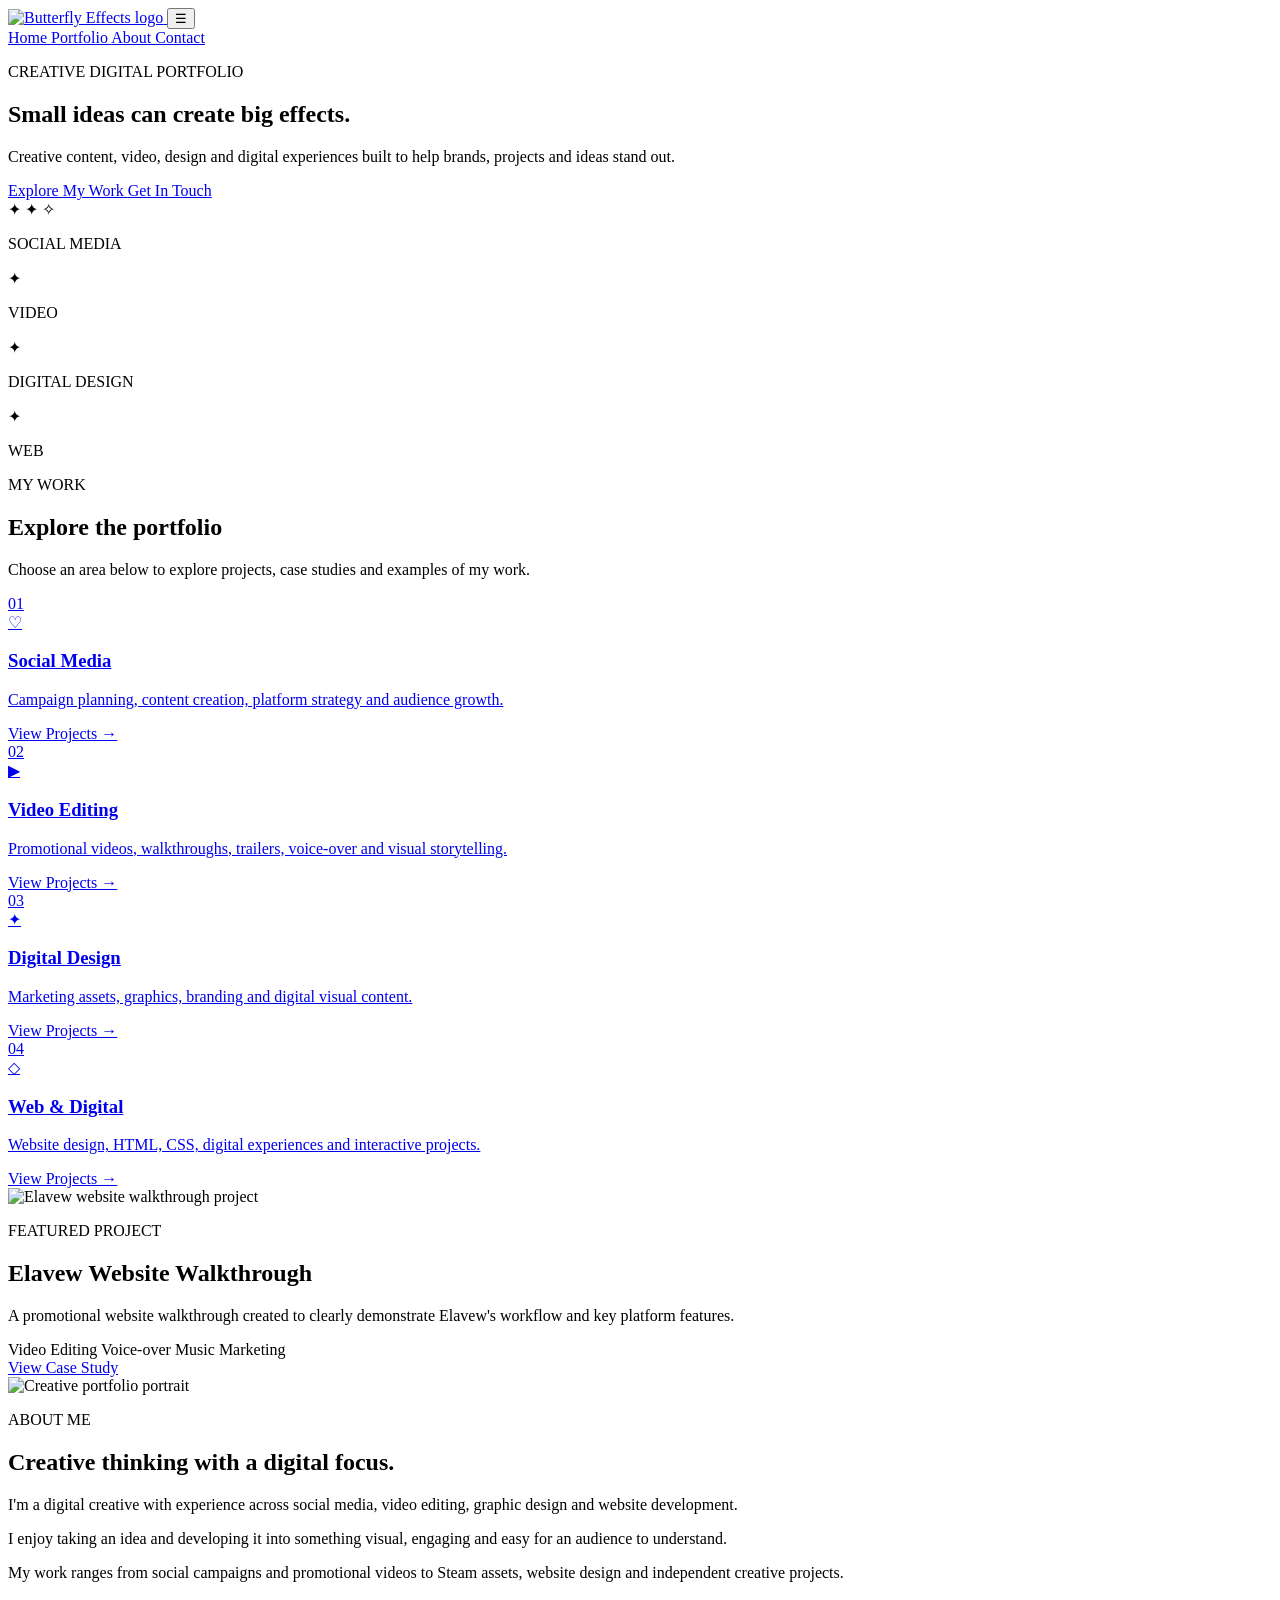
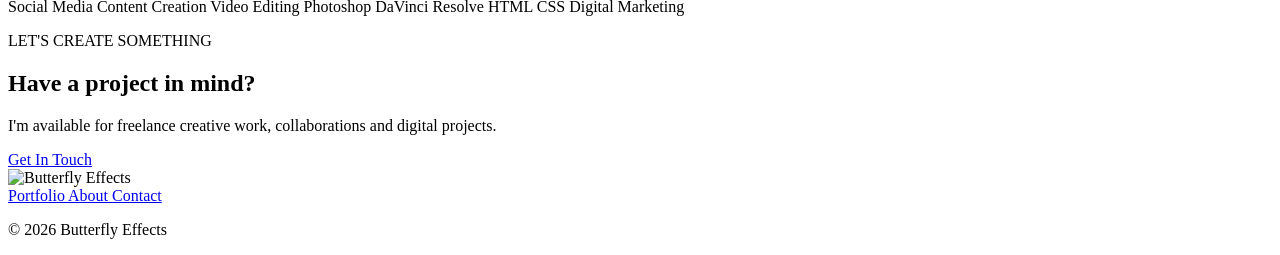
==== commit baee8d74: "new code layout" ====
--- a/index.html
+++ b/index.html
@@ -1,12 +1,707 @@
-<!doctype html><html lang="en"><head><meta charset="utf-8"><meta name="viewport" content="width=device-width,initial-scale=1"><title>Butterfly Effects</title><link rel="stylesheet" href="styles.css"></head><body>
-<nav class="site-nav"><div class="wrap nav-inner"><a class="brand-name" href="index.html">Butterfly Effects</a><div class="nav-links"><a href="#portfolio">Portfolio</a><a href="#about">About</a><a href="#contact">Contact</a></div></div></nav>
-<header class="hero"><div class="wrap hero-grid"><div><div class="eyebrow">Creative Portfolio</div><h1>Create. <span>Connect.</span> Impact.</h1><p>Social media content, video editing, digital graphics and creative digital projects, all brought together under Butterfly Effects.</p><div class="hero-buttons"><a class="button button-primary" href="#portfolio">Explore Portfolio</a><a class="button button-outline" href="#contact">Work With Me</a></div></div><div class="logo-card"><img src="assets/butterfly-effects-logo.png" alt="Butterfly Effects logo"></div></div></header>
-<section id="portfolio" class="section-soft"><div class="wrap"><div class="section-label">Portfolio</div><h2 class="section-title">Explore my work by <span>category.</span></h2><p class="section-intro">Choose an area below to see all projects within that category. Each project then opens into its own detailed case-study page.</p><div class="category-grid">
-<a class="category-card" href="portfolio/social-media.html"><div class="category-visual"><div class="category-icon">📱</div></div><div class="card-copy"><h3>Social Media</h3><p>Campaigns, content planning, post design, captions and audience-focused work.</p><span class="card-link">View Social Media Projects →</span></div></a>
-<a class="category-card" href="portfolio/video-editing.html"><div class="category-visual"><div class="category-icon">🎬</div></div><div class="card-copy"><h3>Video Editing</h3><p>Website videos, promotional edits, voice-over, music and short-form content.</p><span class="card-link">View Video Projects →</span></div></a>
-<a class="category-card" href="portfolio/digital-design.html"><div class="category-visual"><div class="category-icon">✦</div></div><div class="card-copy"><h3>Digital Design</h3><p>Graphics, branded assets, store artwork and promotional materials.</p><span class="card-link">View Design Projects →</span></div></a>
-<a class="category-card" href="portfolio/web-digital.html"><div class="category-visual"><div class="category-icon">💻</div></div><div class="card-copy"><h3>Web & Digital</h3><p>Website content, portfolio builds, digital projects and related creative work.</p><span class="card-link">View Web Projects →</span></div></a>
-</div></div></section>
-<section id="about"><div class="wrap"><div class="section-label">About Butterfly Effects</div><h2 class="section-title">Small ideas can create a <span>bigger effect.</span></h2><p class="section-intro">Butterfly Effects is my space for bringing together social media, video, digital graphics and other creative projects. The idea behind the name is simple: small creative choices can make a noticeable difference to how content is seen, understood and remembered.</p></div></section>
-<section id="contact" class="section-soft"><div class="wrap"><div class="section-label">Contact</div><h2 class="section-title">Have a project <span>in mind?</span></h2><p class="section-intro">Replace this with your real contact details when you're ready to publish.</p><div class="hero-buttons"><a class="button button-primary" href="mailto:your@email.com">Email Me</a></div></div></section>
-<footer><div class="wrap footer-inner"><span>© <span id="current-year"></span> Butterfly Effects</span><span>Create • Connect • Impact</span></div></footer><script src="script.js"></script></body></html>
+<!DOCTYPE html>
+<html lang="en">
+
+<head>
+
+    <!-- =========================================
+         BASIC PAGE SETTINGS
+    ========================================== -->
+
+    <meta charset="UTF-8">
+
+    <meta
+        name="viewport"
+        content="width=device-width, initial-scale=1.0"
+    >
+
+    <meta
+        name="description"
+        content="Butterfly Effects - Social media, video, design and digital creative portfolio."
+    >
+
+    <title>Butterfly Effects | Creative Portfolio</title>
+
+    <!-- =========================================
+         WEBSITE STYLESHEET
+    ========================================== -->
+
+    <link
+        rel="stylesheet"
+        href="style.css"
+    >
+
+</head>
+
+
+<body>
+
+
+    <!-- =========================================
+         HEADER / NAVIGATION
+    ========================================== -->
+
+    <header class="site-header">
+
+        <div class="nav-container">
+
+            <!-- LOGO -->
+
+            <a
+                href="index.html"
+                class="logo-link"
+            >
+
+                <img
+                    src="images/logo.png"
+                    alt="Butterfly Effects logo"
+                    class="site-logo"
+                >
+
+            </a>
+
+
+            <!-- MOBILE MENU BUTTON -->
+
+            <button
+                class="menu-button"
+                id="menuButton"
+                aria-label="Open navigation menu"
+            >
+
+                ☰
+
+            </button>
+
+
+            <!-- NAVIGATION LINKS -->
+
+            <nav
+                class="main-navigation"
+                id="mainNavigation"
+            >
+
+                <a href="#home">
+                    Home
+                </a>
+
+                <a href="#portfolio">
+                    Portfolio
+                </a>
+
+                <a href="#about">
+                    About
+                </a>
+
+                <a href="#contact">
+                    Contact
+                </a>
+
+            </nav>
+
+        </div>
+
+    </header>
+
+
+
+    <!-- =========================================
+         HERO SECTION
+    ========================================== -->
+
+    <main>
+
+        <section
+            class="hero-section"
+            id="home"
+        >
+
+            <!-- DECORATIVE BACKGROUND SHAPES -->
+
+            <div class="hero-decoration hero-decoration-one">
+            </div>
+
+            <div class="hero-decoration hero-decoration-two">
+            </div>
+
+
+            <div class="hero-content">
+
+                <p class="eyebrow-text">
+                    CREATIVE DIGITAL PORTFOLIO
+                </p>
+
+
+                <h1>
+
+                    Small ideas can create
+
+                    <span class="highlight-text">
+                        big effects.
+                    </span>
+
+                </h1>
+
+
+                <p class="hero-description">
+
+                    Creative content, video, design and digital
+                    experiences built to help brands, projects
+                    and ideas stand out.
+
+                </p>
+
+
+                <div class="hero-buttons">
+
+                    <a
+                        href="#portfolio"
+                        class="button button-primary"
+                    >
+                        Explore My Work
+                    </a>
+
+
+                    <a
+                        href="#contact"
+                        class="button button-secondary"
+                    >
+                        Get In Touch
+                    </a>
+
+                </div>
+
+            </div>
+
+
+            <!-- DECORATIVE SPARKLES -->
+
+            <span class="sparkle sparkle-one">
+                ✦
+            </span>
+
+            <span class="sparkle sparkle-two">
+                ✦
+            </span>
+
+            <span class="sparkle sparkle-three">
+                ✧
+            </span>
+
+        </section>
+
+
+
+        <!-- =========================================
+             INTRODUCTION STRIP
+        ========================================== -->
+
+        <section class="intro-strip">
+
+            <p>
+                SOCIAL MEDIA
+            </p>
+
+            <span>✦</span>
+
+            <p>
+                VIDEO
+            </p>
+
+            <span>✦</span>
+
+            <p>
+                DIGITAL DESIGN
+            </p>
+
+            <span>✦</span>
+
+            <p>
+                WEB
+            </p>
+
+        </section>
+
+
+
+        <!-- =========================================
+             PORTFOLIO SECTION
+        ========================================== -->
+
+        <section
+            class="portfolio-section section-container"
+            id="portfolio"
+        >
+
+            <div class="section-heading">
+
+                <p class="eyebrow-text">
+                    MY WORK
+                </p>
+
+                <h2>
+                    Explore the portfolio
+                </h2>
+
+                <p>
+
+                    Choose an area below to explore projects,
+                    case studies and examples of my work.
+
+                </p>
+
+            </div>
+
+
+
+            <!-- =========================================
+                 PORTFOLIO CATEGORY GRID
+            ========================================== -->
+
+            <div class="category-grid">
+
+
+                <!-- SOCIAL MEDIA -->
+
+                <a
+                    href="social-media.html"
+                    class="category-card"
+                >
+
+                    <div class="category-number">
+                        01
+                    </div>
+
+                    <div class="category-icon">
+                        ♡
+                    </div>
+
+                    <h3>
+                        Social Media
+                    </h3>
+
+                    <p>
+
+                        Campaign planning, content creation,
+                        platform strategy and audience growth.
+
+                    </p>
+
+                    <span class="card-link">
+                        View Projects →
+                    </span>
+
+                </a>
+
+
+
+                <!-- VIDEO EDITING -->
+
+                <a
+                    href="video-editing.html"
+                    class="category-card"
+                >
+
+                    <div class="category-number">
+                        02
+                    </div>
+
+                    <div class="category-icon">
+                        ▶
+                    </div>
+
+                    <h3>
+                        Video Editing
+                    </h3>
+
+                    <p>
+
+                        Promotional videos, walkthroughs,
+                        trailers, voice-over and visual storytelling.
+
+                    </p>
+
+                    <span class="card-link">
+                        View Projects →
+                    </span>
+
+                </a>
+
+
+
+                <!-- DIGITAL DESIGN -->
+
+                <a
+                    href="digital-design.html"
+                    class="category-card"
+                >
+
+                    <div class="category-number">
+                        03
+                    </div>
+
+                    <div class="category-icon">
+                        ✦
+                    </div>
+
+                    <h3>
+                        Digital Design
+                    </h3>
+
+                    <p>
+
+                        Marketing assets, graphics, branding
+                        and digital visual content.
+
+                    </p>
+
+                    <span class="card-link">
+                        View Projects →
+                    </span>
+
+                </a>
+
+
+
+                <!-- WEB & DIGITAL -->
+
+                <a
+                    href="web-digital.html"
+                    class="category-card"
+                >
+
+                    <div class="category-number">
+                        04
+                    </div>
+
+                    <div class="category-icon">
+                        ◇
+                    </div>
+
+                    <h3>
+                        Web & Digital
+                    </h3>
+
+                    <p>
+
+                        Website design, HTML, CSS, digital
+                        experiences and interactive projects.
+
+                    </p>
+
+                    <span class="card-link">
+                        View Projects →
+                    </span>
+
+                </a>
+
+
+            </div>
+
+        </section>
+
+
+
+        <!-- =========================================
+             FEATURED PROJECT
+        ========================================== -->
+
+        <section class="featured-section">
+
+            <div class="section-container">
+
+                <div class="featured-project">
+
+
+                    <!-- FEATURED PROJECT IMAGE -->
+
+                    <div class="featured-image">
+
+                        <img
+                            src="images/elavew.jpg"
+                            alt="Elavew website walkthrough project"
+                        >
+
+                    </div>
+
+
+
+                    <!-- FEATURED PROJECT INFORMATION -->
+
+                    <div class="featured-content">
+
+                        <p class="eyebrow-text">
+                            FEATURED PROJECT
+                        </p>
+
+                        <h2>
+                            Elavew Website Walkthrough
+                        </h2>
+
+                        <p>
+
+                            A promotional website walkthrough
+                            created to clearly demonstrate
+                            Elavew's workflow and key platform
+                            features.
+
+                        </p>
+
+                        <div class="tag-list">
+
+                            <span>
+                                Video Editing
+                            </span>
+
+                            <span>
+                                Voice-over
+                            </span>
+
+                            <span>
+                                Music
+                            </span>
+
+                            <span>
+                                Marketing
+                            </span>
+
+                        </div>
+
+                        <a
+                            href="elavew.html"
+                            class="button button-primary"
+                        >
+                            View Case Study
+                        </a>
+
+                    </div>
+
+                </div>
+
+            </div>
+
+        </section>
+
+
+
+        <!-- =========================================
+             ABOUT SECTION
+        ========================================== -->
+
+        <section
+            class="about-section section-container"
+            id="about"
+        >
+
+            <div class="about-grid">
+
+
+                <!-- ABOUT IMAGE -->
+
+                <div class="about-image-wrapper">
+
+                    <div class="about-image-shape">
+
+                        <img
+                            src="images/profile.jpg"
+                            alt="Creative portfolio portrait"
+                        >
+
+                    </div>
+
+                </div>
+
+
+
+                <!-- ABOUT TEXT -->
+
+                <div class="about-content">
+
+                    <p class="eyebrow-text">
+                        ABOUT ME
+                    </p>
+
+                    <h2>
+                        Creative thinking with a digital focus.
+                    </h2>
+
+
+                    <p>
+
+                        I'm a digital creative with experience
+                        across social media, video editing,
+                        graphic design and website development.
+
+                    </p>
+
+
+                    <p>
+
+                        I enjoy taking an idea and developing
+                        it into something visual, engaging and
+                        easy for an audience to understand.
+
+                    </p>
+
+
+                    <p>
+
+                        My work ranges from social campaigns
+                        and promotional videos to Steam assets,
+                        website design and independent creative
+                        projects.
+
+                    </p>
+
+
+                    <!-- SKILL TAGS -->
+
+                    <div class="skill-list">
+
+                        <span>
+                            Social Media
+                        </span>
+
+                        <span>
+                            Content Creation
+                        </span>
+
+                        <span>
+                            Video Editing
+                        </span>
+
+                        <span>
+                            Photoshop
+                        </span>
+
+                        <span>
+                            DaVinci Resolve
+                        </span>
+
+                        <span>
+                            HTML
+                        </span>
+
+                        <span>
+                            CSS
+                        </span>
+
+                        <span>
+                            Digital Marketing
+                        </span>
+
+                    </div>
+
+                </div>
+
+            </div>
+
+        </section>
+
+
+
+        <!-- =========================================
+             CONTACT SECTION
+        ========================================== -->
+
+        <section
+            class="contact-section"
+            id="contact"
+        >
+
+            <div class="contact-box">
+
+                <p class="eyebrow-text light-eyebrow">
+                    LET'S CREATE SOMETHING
+                </p>
+
+                <h2>
+                    Have a project in mind?
+                </h2>
+
+                <p>
+
+                    I'm available for freelance creative work,
+                    collaborations and digital projects.
+
+                </p>
+
+
+                <!--
+                    CHANGE THE EMAIL ADDRESS BELOW
+                    TO YOUR OWN EMAIL ADDRESS.
+                -->
+
+                <a
+                    href="mailto:your@email.com"
+                    class="button button-white"
+                >
+                    Get In Touch
+                </a>
+
+            </div>
+
+        </section>
+
+
+    </main>
+
+
+
+    <!-- =========================================
+         FOOTER
+    ========================================== -->
+
+    <footer class="site-footer">
+
+        <div class="footer-container">
+
+            <div>
+
+                <img
+                    src="images/logo.png"
+                    alt="Butterfly Effects"
+                    class="footer-logo"
+                >
+
+            </div>
+
+
+            <div class="footer-links">
+
+                <a href="#portfolio">
+                    Portfolio
+                </a>
+
+                <a href="#about">
+                    About
+                </a>
+
+                <a href="#contact">
+                    Contact
+                </a>
+
+            </div>
+
+
+            <p class="copyright">
+
+                © 2026 Butterfly Effects
+
+            </p>
+
+        </div>
+
+    </footer>
+
+
+
+    <!-- =========================================
+         JAVASCRIPT
+    ========================================== -->
+
+    <script src="script.js"></script>
+
+
+</body>
+
+</html>
